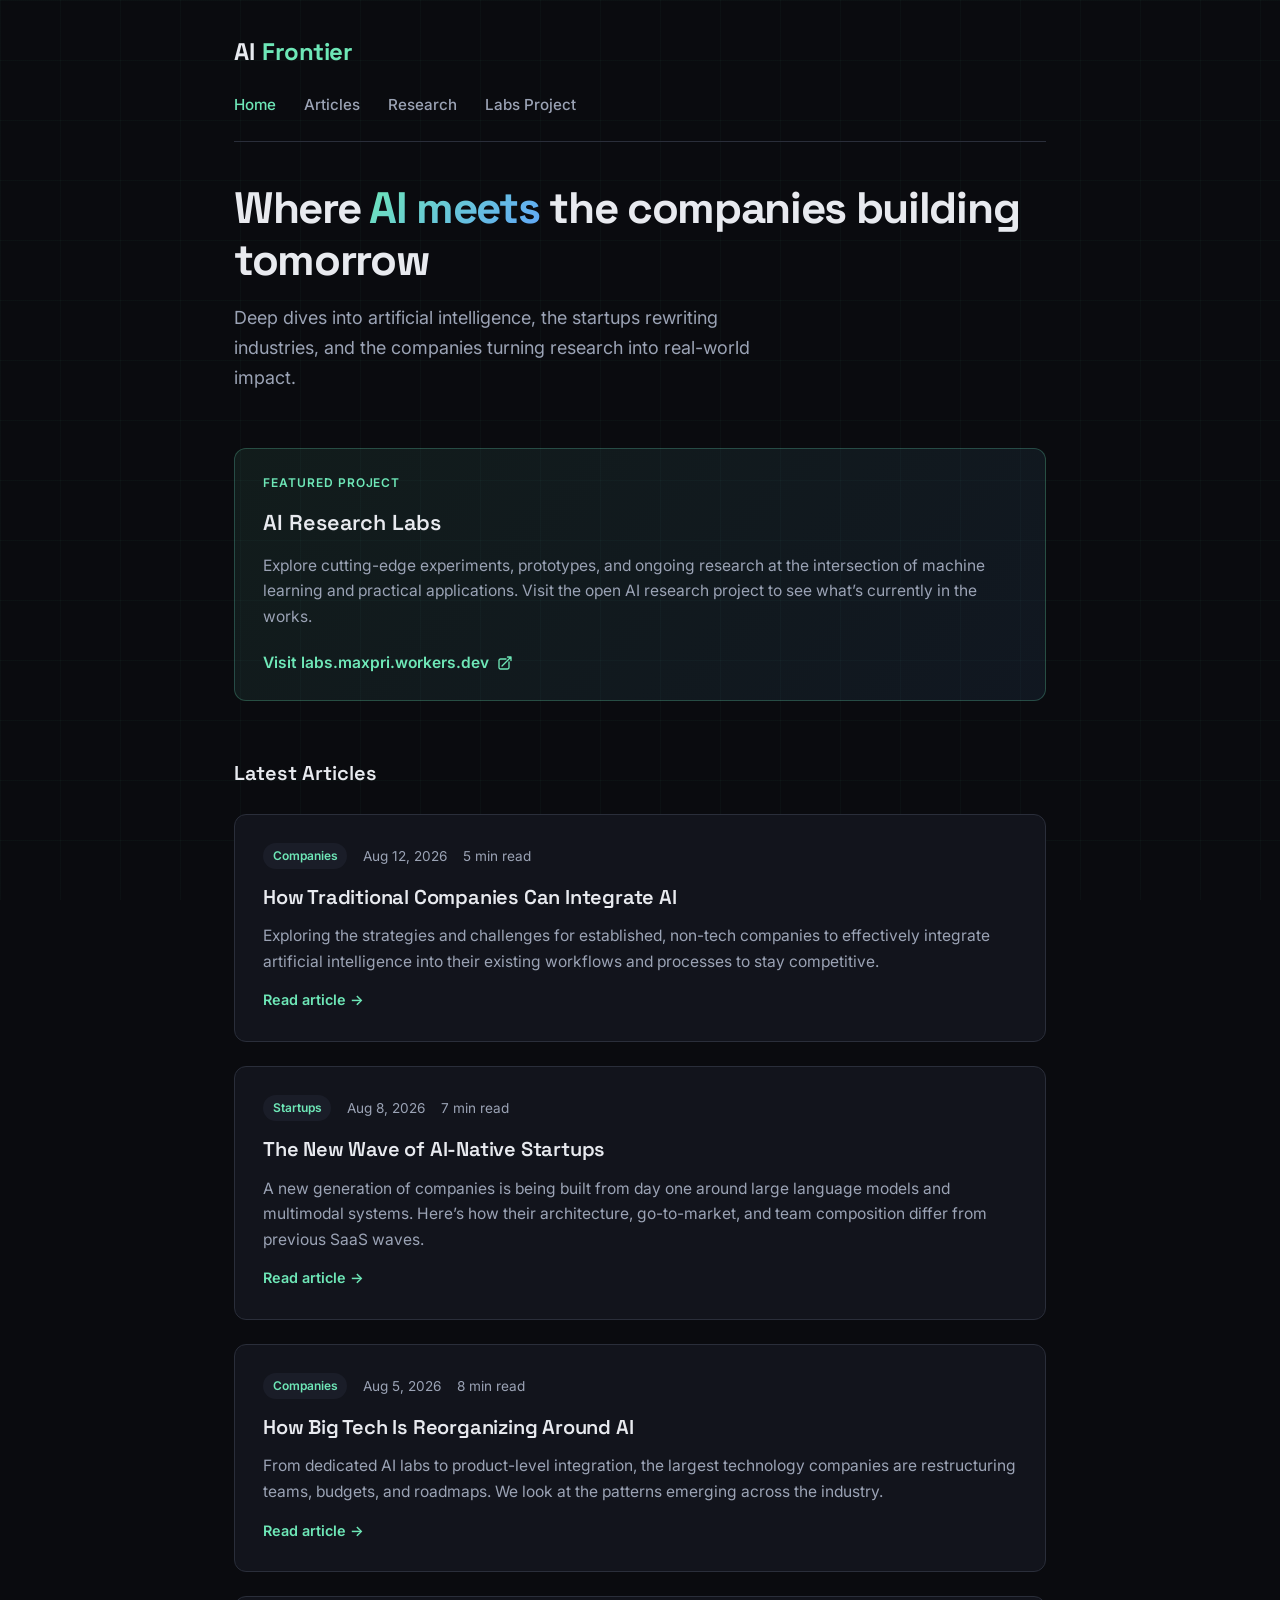
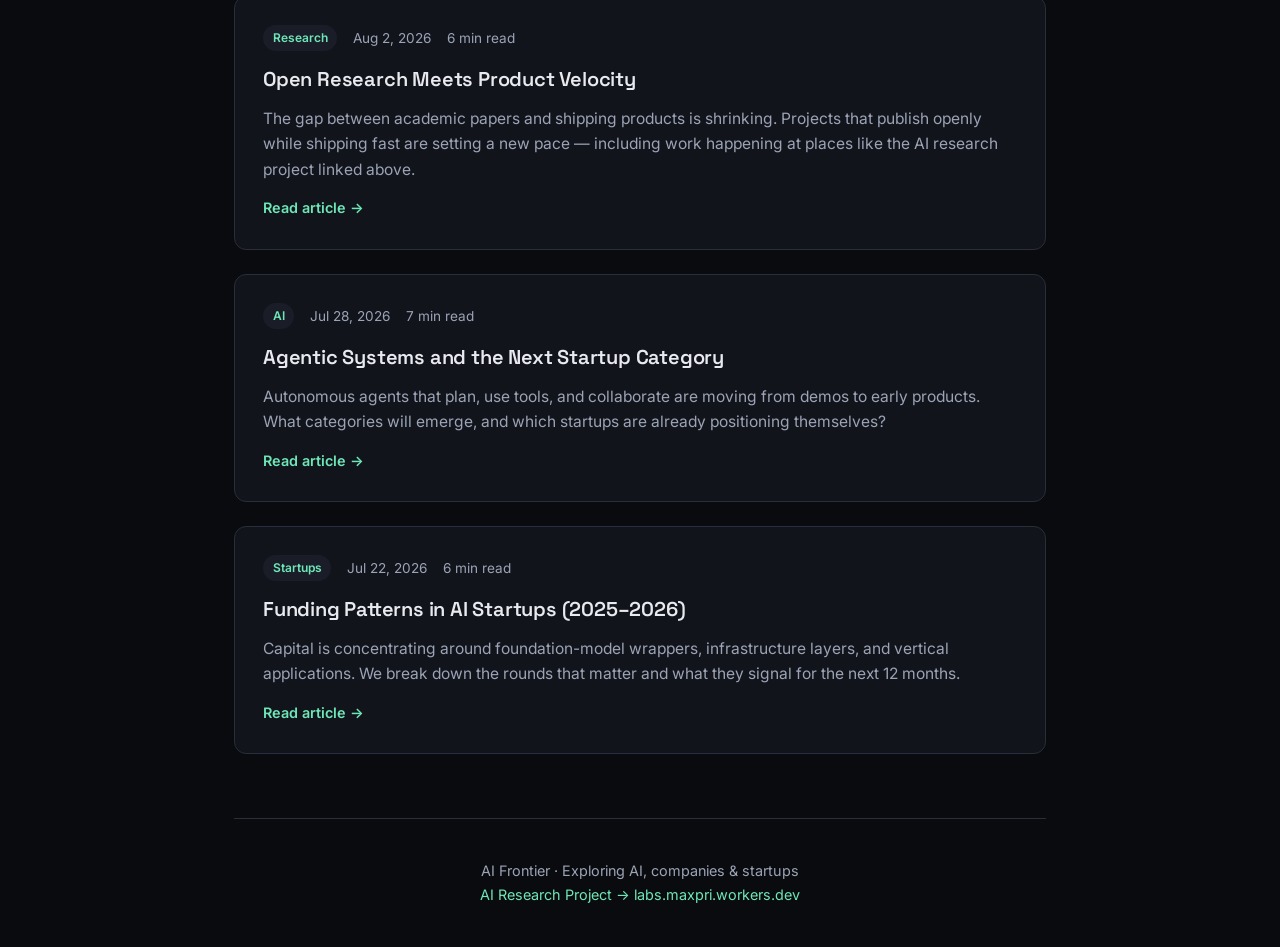
==== index.html @ 4e25a1d6 "first commit" ====
<!DOCTYPE html>
<html lang="en">
<head>
  <meta charset="UTF-8" />
  <meta name="viewport" content="width=device-width, initial-scale=1.0" />
  <title>AI Frontier — Insights on AI, Companies & Startups</title>
  <meta name="description" content="A blog exploring artificial intelligence, the companies shaping the future, and the startups pushing boundaries." />
  <link rel="preconnect" href="https://fonts.googleapis.com" />
  <link rel="preconnect" href="https://fonts.gstatic.com" crossorigin />
  <link href="https://fonts.googleapis.com/css2?family=Inter:wght@400;500;600;700&family=Space+Grotesk:wght@500;600;700&display=swap" rel="stylesheet" />
  <link rel="stylesheet" href="style.css" />
</head>
<body>
  <div class="container">
    <header>
      <a href="index.html" class="logo">AI<span>Frontier</span></a>
      <nav>
        <a href="index.html" class="active">Home</a>
        <a href="#posts">Articles</a>
        <a href="#research">Research</a>
        <a href="https://labs.maxpri.workers.dev" target="_blank" rel="noopener">Labs Project</a>
      </nav>
    </header>

    <section class="hero">
      <h1>Where <span class="gradient">AI meets</span> the companies building tomorrow</h1>
      <p>
        Deep dives into artificial intelligence, the startups rewriting industries,
        and the companies turning research into real-world impact.
      </p>
    </section>

    <section class="research-callout" id="research">
      <div class="label">Featured Project</div>
      <h2>AI Research Labs</h2>
      <p>
        Explore cutting-edge experiments, prototypes, and ongoing research at the intersection of
        machine learning and practical applications. Visit the open AI research project to see
        what’s currently in the works.
      </p>
      <a href="https://labs.maxpri.workers.dev" target="_blank" rel="noopener noreferrer">
        Visit labs.maxpri.workers.dev
        <svg xmlns="http://www.w3.org/2000/svg" fill="none" viewBox="0 0 24 24" stroke="currentColor" stroke-width="2">
          <path stroke-linecap="round" stroke-linejoin="round" d="M13.5 6H5.25A2.25 2.25 0 003 8.25v10.5A2.25 2.25 0 005.25 21h10.5A2.25 2.25 0 0018 18.75V10.5m-10.5 6L21 3m0 0h-5.25M21 3v5.25" />
        </svg>
      </a>
    </section>

    <section id="posts">
      <h2 class="section-title">Latest Articles</h2>
      <div class="posts">

        <article class="card">
          <div class="meta">
            <span class="tag">Companies</span>
            <span>Aug 12, 2026</span>
            <span>5 min read</span>
          </div>
          <h3><a href="articles/integrating-ai.html">How Traditional Companies Can Integrate AI</a></h3>
          <p>
            Exploring the strategies and challenges for established, non-tech companies to effectively
            integrate artificial intelligence into their existing workflows and processes to stay
            competitive.
          </p>
          <a class="read-more" href="articles/integrating-ai.html">Read article →</a>
        </article>

        <article class="card">
          <div class="meta">
            <span class="tag">Startups</span>
            <span>Aug 8, 2026</span>
            <span>7 min read</span>
          </div>
          <h3><a href="articles/ai-native-startups.html">The New Wave of AI-Native Startups</a></h3>
          <p>
            A new generation of companies is being built from day one around large language models
            and multimodal systems. Here’s how their architecture, go-to-market, and team composition
            differ from previous SaaS waves.
          </p>
          <a class="read-more" href="articles/ai-native-startups.html">Read article →</a>
        </article>

        <article class="card">
          <div class="meta">
            <span class="tag">Companies</span>
            <span>Aug 5, 2026</span>
            <span>8 min read</span>
          </div>
          <h3><a href="articles/big-tech-ai.html">How Big Tech Is Reorganizing Around AI</a></h3>
          <p>
            From dedicated AI labs to product-level integration, the largest technology companies
            are restructuring teams, budgets, and roadmaps. We look at the patterns emerging across
            the industry.
          </p>
          <a class="read-more" href="articles/big-tech-ai.html">Read article →</a>
        </article>

        <article class="card">
          <div class="meta">
            <span class="tag">Research</span>
            <span>Aug 2, 2026</span>
            <span>6 min read</span>
          </div>
          <h3><a href="articles/open-research.html">Open Research Meets Product Velocity</a></h3>
          <p>
            The gap between academic papers and shipping products is shrinking. Projects that
            publish openly while shipping fast are setting a new pace — including work happening
            at places like the AI research project linked above.
          </p>
          <a class="read-more" href="articles/open-research.html">Read article →</a>
        </article>

        <article class="card">
          <div class="meta">
            <span class="tag">AI</span>
            <span>Jul 28, 2026</span>
            <span>7 min read</span>
          </div>
          <h3><a href="articles/agentic-systems.html">Agentic Systems and the Next Startup Category</a></h3>
          <p>
            Autonomous agents that plan, use tools, and collaborate are moving from demos to
            early products. What categories will emerge, and which startups are already positioning
            themselves?
          </p>
          <a class="read-more" href="articles/agentic-systems.html">Read article →</a>
        </article>

        <article class="card">
          <div class="meta">
            <span class="tag">Startups</span>
            <span>Jul 22, 2026</span>
            <span>6 min read</span>
          </div>
          <h3><a href="articles/funding-patterns.html">Funding Patterns in AI Startups (2025–2026)</a></h3>
          <p>
            Capital is concentrating around foundation-model wrappers, infrastructure layers,
            and vertical applications. We break down the rounds that matter and what they signal
            for the next 12 months.
          </p>
          <a class="read-more" href="articles/funding-patterns.html">Read article →</a>
        </article>

      </div>
    </section>

    <footer>
      <p>
        AI Frontier · Exploring AI, companies & startups
        <br />
        <a href="https://labs.maxpri.workers.dev" target="_blank" rel="noopener">AI Research Project → labs.maxpri.workers.dev</a>
      </p>
    </footer>
  </div>
</body>
</html>
---- style.css ----
:root {
  --bg: #0a0b0f;
  --surface: #12141c;
  --surface-2: #1a1d28;
  --border: #2a2e3a;
  --text: #e8eaef;
  --muted: #9ba3b5;
  --accent: #6ee7b7;
  --accent-dim: #34d399;
  --blue: #60a5fa;
  --purple: #a78bfa;
  --radius: 12px;
  --shadow: 0 8px 32px rgba(0,0,0,0.4);
}

* {
  margin: 0;
  padding: 0;
  box-sizing: border-box;
}

body {
  font-family: 'Inter', system-ui, sans-serif;
  background: var(--bg);
  color: var(--text);
  line-height: 1.65;
  min-height: 100vh;
}

body::before {
  content: '';
  position: fixed;
  inset: 0;
  background-image:
    linear-gradient(rgba(110, 231, 183, 0.03) 1px, transparent 1px),
    linear-gradient(90deg, rgba(110, 231, 183, 0.03) 1px, transparent 1px);
  background-size: 60px 60px;
  pointer-events: none;
  z-index: 0;
}

.container {
  max-width: 860px;
  margin: 0 auto;
  padding: 0 1.5rem;
  position: relative;
  z-index: 1;
}

/* Header */
header {
  padding: 2rem 0 1.5rem;
  border-bottom: 1px solid var(--border);
  margin-bottom: 2.5rem;
}

.logo {
  font-family: 'Space Grotesk', sans-serif;
  font-weight: 700;
  font-size: 1.5rem;
  letter-spacing: -0.02em;
  color: var(--text);
  text-decoration: none;
  display: inline-flex;
  align-items: center;
  gap: 0.5rem;
}

.logo span {
  color: var(--accent);
}

nav {
  margin-top: 1.25rem;
  display: flex;
  gap: 1.75rem;
  flex-wrap: wrap;
}

nav a {
  color: var(--muted);
  text-decoration: none;
  font-size: 0.95rem;
  font-weight: 500;
  transition: color 0.2s;
}

nav a:hover,
nav a.active {
  color: var(--accent);
}

/* Hero */
.hero {
  margin-bottom: 3.5rem;
}

.hero h1 {
  font-family: 'Space Grotesk', sans-serif;
  font-size: clamp(2rem, 5vw, 2.75rem);
  font-weight: 700;
  letter-spacing: -0.03em;
  line-height: 1.2;
  margin-bottom: 1rem;
}

.hero h1 .gradient {
  background: linear-gradient(135deg, var(--accent), var(--blue));
  -webkit-background-clip: text;
  -webkit-text-fill-color: transparent;
  background-clip: text;
}

.hero p {
  color: var(--muted);
  font-size: 1.125rem;
  max-width: 540px;
}

/* Research project callout */
.research-callout {
  background: linear-gradient(135deg, rgba(110, 231, 183, 0.08), rgba(96, 165, 250, 0.08));
  border: 1px solid rgba(110, 231, 183, 0.25);
  border-radius: var(--radius);
  padding: 1.5rem 1.75rem;
  margin-bottom: 3.5rem;
  display: flex;
  flex-direction: column;
  gap: 0.75rem;
}

.research-callout .label {
  font-size: 0.75rem;
  font-weight: 600;
  text-transform: uppercase;
  letter-spacing: 0.08em;
  color: var(--accent);
}

.research-callout h2 {
  font-family: 'Space Grotesk', sans-serif;
  font-size: 1.35rem;
  font-weight: 600;
}

.research-callout p {
  color: var(--muted);
  font-size: 0.975rem;
}

.research-callout a {
  display: inline-flex;
  align-items: center;
  gap: 0.5rem;
  margin-top: 0.5rem;
  color: var(--accent);
  font-weight: 600;
  text-decoration: none;
  font-size: 0.975rem;
  transition: gap 0.2s, color 0.2s;
}

.research-callout a:hover {
  color: var(--accent-dim);
  gap: 0.75rem;
}

.research-callout a svg {
  width: 16px;
  height: 16px;
}

/* Posts */
.section-title {
  font-family: 'Space Grotesk', sans-serif;
  font-size: 1.25rem;
  font-weight: 600;
  margin-bottom: 1.5rem;
  color: var(--text);
}

.posts {
  display: flex;
  flex-direction: column;
  gap: 1.5rem;
  margin-bottom: 4rem;
}

article.card {
  background: var(--surface);
  border: 1px solid var(--border);
  border-radius: var(--radius);
  padding: 1.75rem;
  transition: border-color 0.2s, transform 0.2s;
}

article.card:hover {
  border-color: rgba(110, 231, 183, 0.35);
  transform: translateY(-2px);
}

.meta {
  display: flex;
  gap: 1rem;
  align-items: center;
  margin-bottom: 0.75rem;
  font-size: 0.85rem;
  color: var(--muted);
  flex-wrap: wrap;
}

.tag {
  background: var(--surface-2);
  color: var(--accent);
  padding: 0.2rem 0.6rem;
  border-radius: 999px;
  font-size: 0.75rem;
  font-weight: 600;
}

article.card h3 {
  font-family: 'Space Grotesk', sans-serif;
  font-size: 1.25rem;
  font-weight: 600;
  margin-bottom: 0.6rem;
  letter-spacing: -0.01em;
}

article.card h3 a {
  color: inherit;
  text-decoration: none;
}

article.card h3 a:hover {
  color: var(--accent);
}

article.card p {
  color: var(--muted);
  font-size: 0.975rem;
}

/* Article page */
.article-header {
  margin-bottom: 2.5rem;
}

.article-header h1 {
  font-family: 'Space Grotesk', sans-serif;
  font-size: clamp(1.75rem, 4vw, 2.35rem);
  font-weight: 700;
  letter-spacing: -0.03em;
  line-height: 1.25;
  margin-bottom: 1rem;
}

.article-body {
  font-size: 1.05rem;
  color: var(--text);
}

.article-body p {
  margin-bottom: 1.35rem;
  color: #c8cdd8;
}

.article-body h2 {
  font-family: 'Space Grotesk', sans-serif;
  font-size: 1.4rem;
  font-weight: 600;
  margin: 2.25rem 0 1rem;
  letter-spacing: -0.02em;
}

.article-body h3 {
  font-family: 'Space Grotesk', sans-serif;
  font-size: 1.15rem;
  font-weight: 600;
  margin: 1.75rem 0 0.75rem;
}

.article-body ul,
.article-body ol {
  margin: 0 0 1.35rem 1.4rem;
  color: #c8cdd8;
}

.article-body li {
  margin-bottom: 0.5rem;
}

.article-body a {
  color: var(--accent);
  text-decoration: underline;
  text-underline-offset: 3px;
}

.article-body a:hover {
  color: var(--accent-dim);
}

.article-body blockquote {
  border-left: 3px solid var(--accent);
  margin: 1.75rem 0;
  padding: 0.75rem 0 0.75rem 1.25rem;
  color: var(--muted);
  font-style: italic;
}

.article-body strong {
  color: var(--text);
  font-weight: 600;
}

.back-link {
  display: inline-flex;
  align-items: center;
  gap: 0.4rem;
  color: var(--muted);
  text-decoration: none;
  font-size: 0.9rem;
  margin-bottom: 1.5rem;
  transition: color 0.2s;
}

.back-link:hover {
  color: var(--accent);
}

/* Related articles */
.related {
  margin: 3rem 0 2rem;
  padding-top: 2rem;
  border-top: 1px solid var(--border);
}

.related h2 {
  font-family: 'Space Grotesk', sans-serif;
  font-size: 1.15rem;
  font-weight: 600;
  margin-bottom: 1.25rem;
}

.related-list {
  display: flex;
  flex-direction: column;
  gap: 0.85rem;
}

.related-list a {
  display: block;
  background: var(--surface);
  border: 1px solid var(--border);
  border-radius: var(--radius);
  padding: 1rem 1.25rem;
  text-decoration: none;
  color: var(--text);
  transition: border-color 0.2s, transform 0.2s;
}

.related-list a:hover {
  border-color: rgba(110, 231, 183, 0.35);
  transform: translateY(-1px);
}

.related-list .rel-tag {
  font-size: 0.7rem;
  font-weight: 600;
  color: var(--accent);
  text-transform: uppercase;
  letter-spacing: 0.04em;
  margin-bottom: 0.25rem;
}

.related-list .rel-title {
  font-family: 'Space Grotesk', sans-serif;
  font-weight: 600;
  font-size: 0.975rem;
}

/* Read more on cards */
.card .read-more {
  display: inline-block;
  margin-top: 0.85rem;
  color: var(--accent);
  font-weight: 600;
  font-size: 0.9rem;
  text-decoration: none;
}

.card .read-more:hover {
  color: var(--accent-dim);
}

/* Footer */
footer {
  border-top: 1px solid var(--border);
  padding: 2.5rem 0;
  text-align: center;
  color: var(--muted);
  font-size: 0.9rem;
}

footer a {
  color: var(--accent);
  text-decoration: none;
}

footer a:hover {
  text-decoration: underline;
}

@media (max-width: 600px) {
  .research-callout {
    padding: 1.25rem;
  }
  article.card {
    padding: 1.25rem;
  }
}
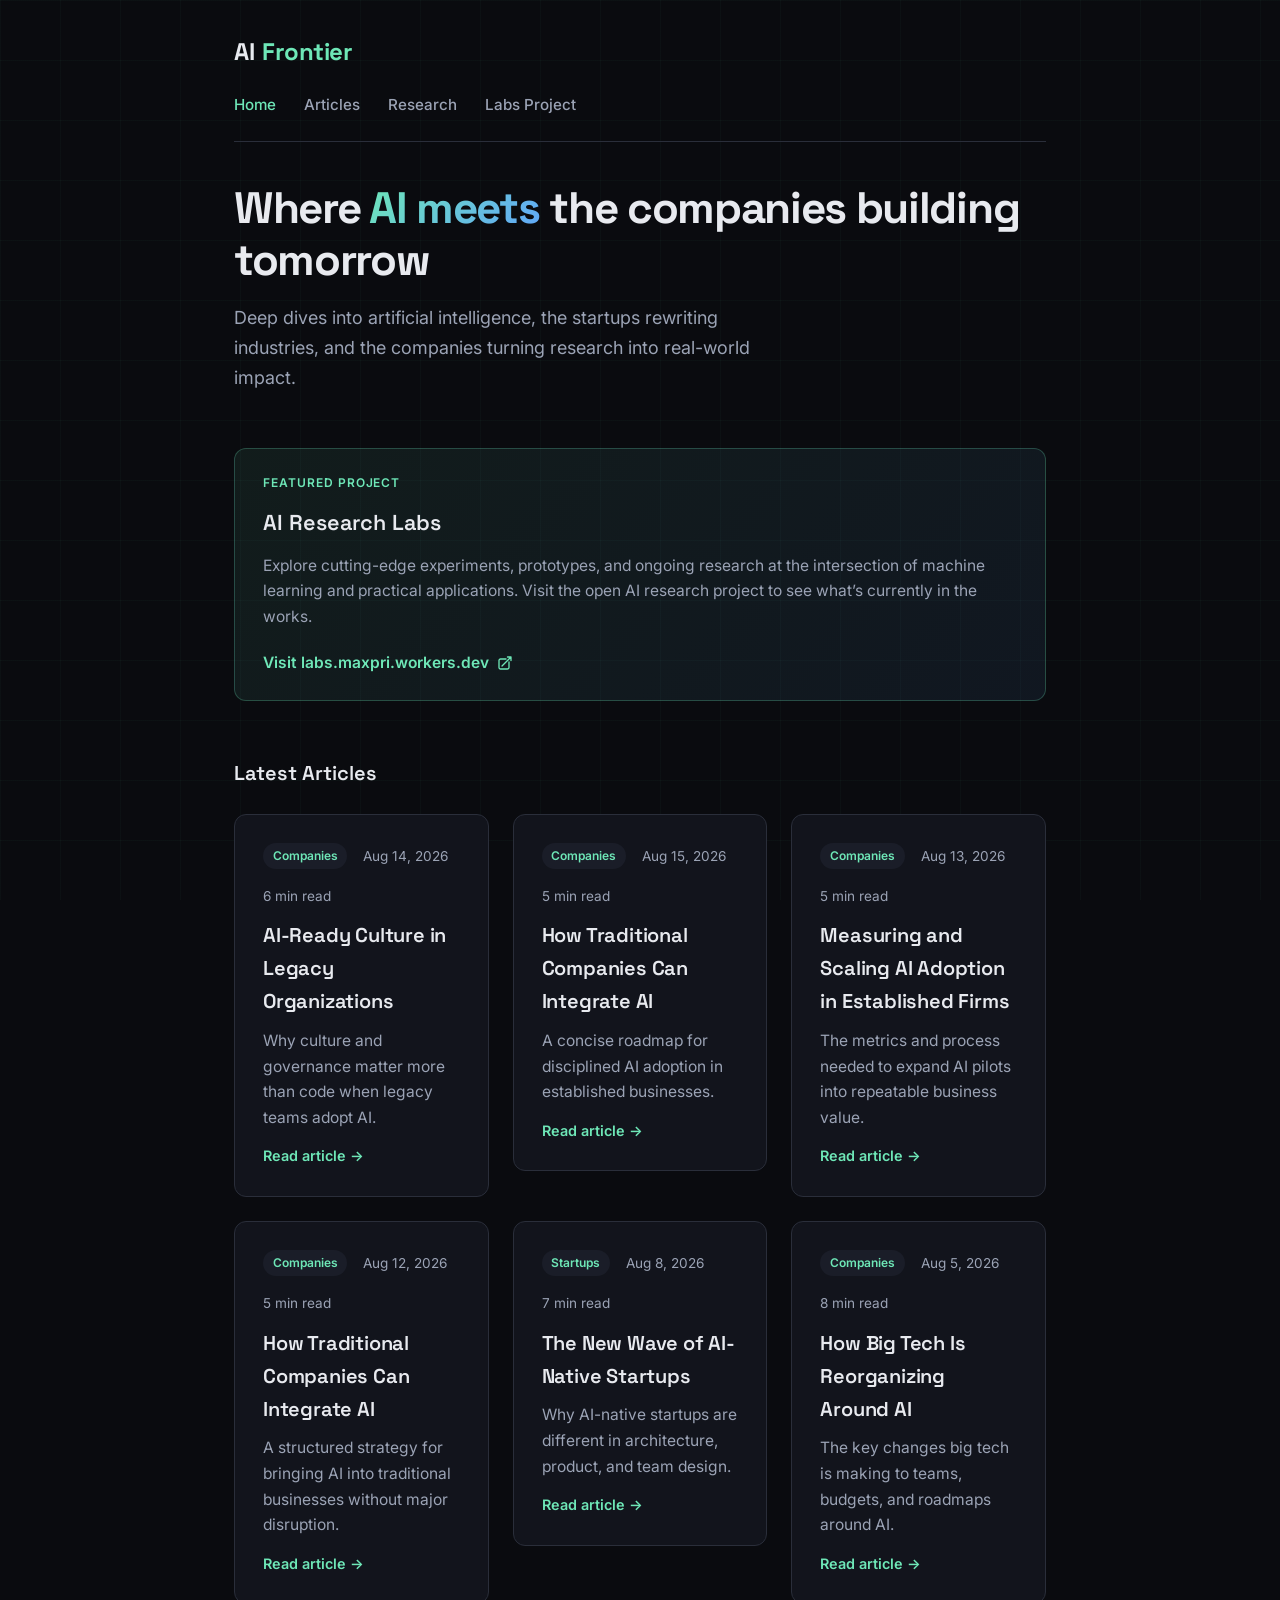
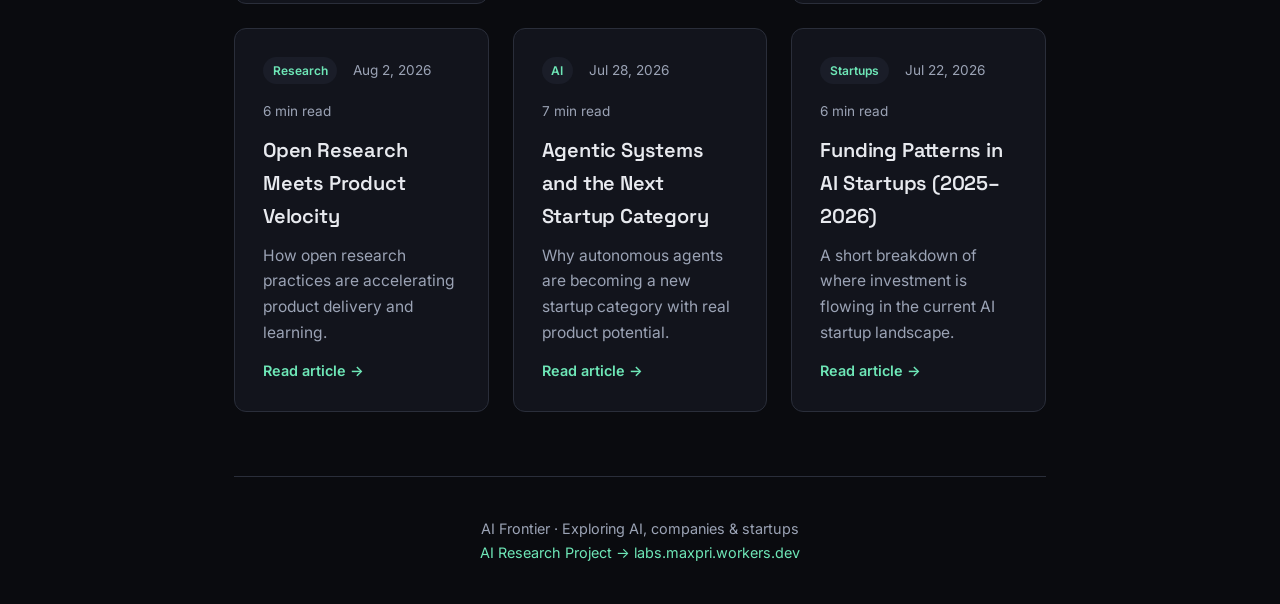
==== commit 9b23d5b1: "new articles/ai-ready-culture.html and readme" ====
--- a/index.html
+++ b/index.html
@@ -53,14 +53,51 @@
         <article class="card">
           <div class="meta">
             <span class="tag">Companies</span>
+            <span>Aug 14, 2026</span>
+            <span>6 min read</span>
+          </div>
+          <h3><a href="articles/ai-ready-culture.html">AI-Ready Culture in Legacy Organizations</a></h3>
+          <p>
+            Why culture and governance matter more than code when legacy teams adopt AI.
+          </p>
+          <a class="read-more" href="articles/ai-ready-culture.html">Read article →</a>
+        </article>
+
+        <article class="card">
+          <div class="meta">
+            <span class="tag">Companies</span>
+            <span>Aug 15, 2026</span>
+            <span>5 min read</span>
+          </div>
+          <h3><a href="articles/integrating-ai-2.html">How Traditional Companies Can Integrate AI</a></h3>
+          <p>
+            A concise roadmap for disciplined AI adoption in established businesses.
+          </p>
+          <a class="read-more" href="articles/integrating-ai-2.html">Read article →</a>
+        </article>
+
+        <article class="card">
+          <div class="meta">
+            <span class="tag">Companies</span>
+            <span>Aug 13, 2026</span>
+            <span>5 min read</span>
+          </div>
+          <h3><a href="articles/scaling-ai-adoption.html">Measuring and Scaling AI Adoption in Established Firms</a></h3>
+          <p>
+            The metrics and process needed to expand AI pilots into repeatable business value.
+          </p>
+          <a class="read-more" href="articles/scaling-ai-adoption.html">Read article →</a>
+        </article>
+
+        <article class="card">
+          <div class="meta">
+            <span class="tag">Companies</span>
             <span>Aug 12, 2026</span>
             <span>5 min read</span>
           </div>
           <h3><a href="articles/integrating-ai.html">How Traditional Companies Can Integrate AI</a></h3>
           <p>
-            Exploring the strategies and challenges for established, non-tech companies to effectively
-            integrate artificial intelligence into their existing workflows and processes to stay
-            competitive.
+            A structured strategy for bringing AI into traditional businesses without major disruption.
           </p>
           <a class="read-more" href="articles/integrating-ai.html">Read article →</a>
         </article>
@@ -73,9 +110,7 @@
           </div>
           <h3><a href="articles/ai-native-startups.html">The New Wave of AI-Native Startups</a></h3>
           <p>
-            A new generation of companies is being built from day one around large language models
-            and multimodal systems. Here’s how their architecture, go-to-market, and team composition
-            differ from previous SaaS waves.
+            Why AI-native startups are different in architecture, product, and team design.
           </p>
           <a class="read-more" href="articles/ai-native-startups.html">Read article →</a>
         </article>
@@ -88,9 +123,7 @@
           </div>
           <h3><a href="articles/big-tech-ai.html">How Big Tech Is Reorganizing Around AI</a></h3>
           <p>
-            From dedicated AI labs to product-level integration, the largest technology companies
-            are restructuring teams, budgets, and roadmaps. We look at the patterns emerging across
-            the industry.
+            The key changes big tech is making to teams, budgets, and roadmaps around AI.
           </p>
           <a class="read-more" href="articles/big-tech-ai.html">Read article →</a>
         </article>
@@ -103,9 +136,7 @@
           </div>
           <h3><a href="articles/open-research.html">Open Research Meets Product Velocity</a></h3>
           <p>
-            The gap between academic papers and shipping products is shrinking. Projects that
-            publish openly while shipping fast are setting a new pace — including work happening
-            at places like the AI research project linked above.
+            How open research practices are accelerating product delivery and learning.
           </p>
           <a class="read-more" href="articles/open-research.html">Read article →</a>
         </article>
@@ -118,9 +149,7 @@
           </div>
           <h3><a href="articles/agentic-systems.html">Agentic Systems and the Next Startup Category</a></h3>
           <p>
-            Autonomous agents that plan, use tools, and collaborate are moving from demos to
-            early products. What categories will emerge, and which startups are already positioning
-            themselves?
+            Why autonomous agents are becoming a new startup category with real product potential.
           </p>
           <a class="read-more" href="articles/agentic-systems.html">Read article →</a>
         </article>
@@ -133,9 +162,7 @@
           </div>
           <h3><a href="articles/funding-patterns.html">Funding Patterns in AI Startups (2025–2026)</a></h3>
           <p>
-            Capital is concentrating around foundation-model wrappers, infrastructure layers,
-            and vertical applications. We break down the rounds that matter and what they signal
-            for the next 12 months.
+            A short breakdown of where investment is flowing in the current AI startup landscape.
           </p>
           <a class="read-more" href="articles/funding-patterns.html">Read article →</a>
         </article>
--- a/style.css
+++ b/style.css
@@ -180,23 +180,48 @@
 }
 
 .posts {
+  display: grid;
+  grid-template-columns: repeat(3, minmax(0, 1fr));
+  gap: 1.5rem;
+  margin-bottom: 4rem;
+}
+
+article.card {
   display: flex;
   flex-direction: column;
-  gap: 1.5rem;
-  margin-bottom: 4rem;
-}
-
-article.card {
+  justify-content: space-between;
   background: var(--surface);
   border: 1px solid var(--border);
   border-radius: var(--radius);
   padding: 1.75rem;
   transition: border-color 0.2s, transform 0.2s;
+  aspect-ratio: 1 / 1;
+  min-height: auto;
+}
+
+.posts {
+  display: grid;
+  grid-template-columns: repeat(3, minmax(0, 1fr));
+  grid-auto-rows: 1fr;
+  gap: 1.5rem;
+  margin-bottom: 4rem;
 }
 
 article.card:hover {
   border-color: rgba(110, 231, 183, 0.35);
   transform: translateY(-2px);
+}
+
+@media (max-width: 1024px) {
+  .posts {
+    grid-template-columns: repeat(2, minmax(0, 1fr));
+  }
+}
+
+@media (max-width: 700px) {
+  .posts {
+    grid-template-columns: 1fr;
+  }
 }
 
 .meta {
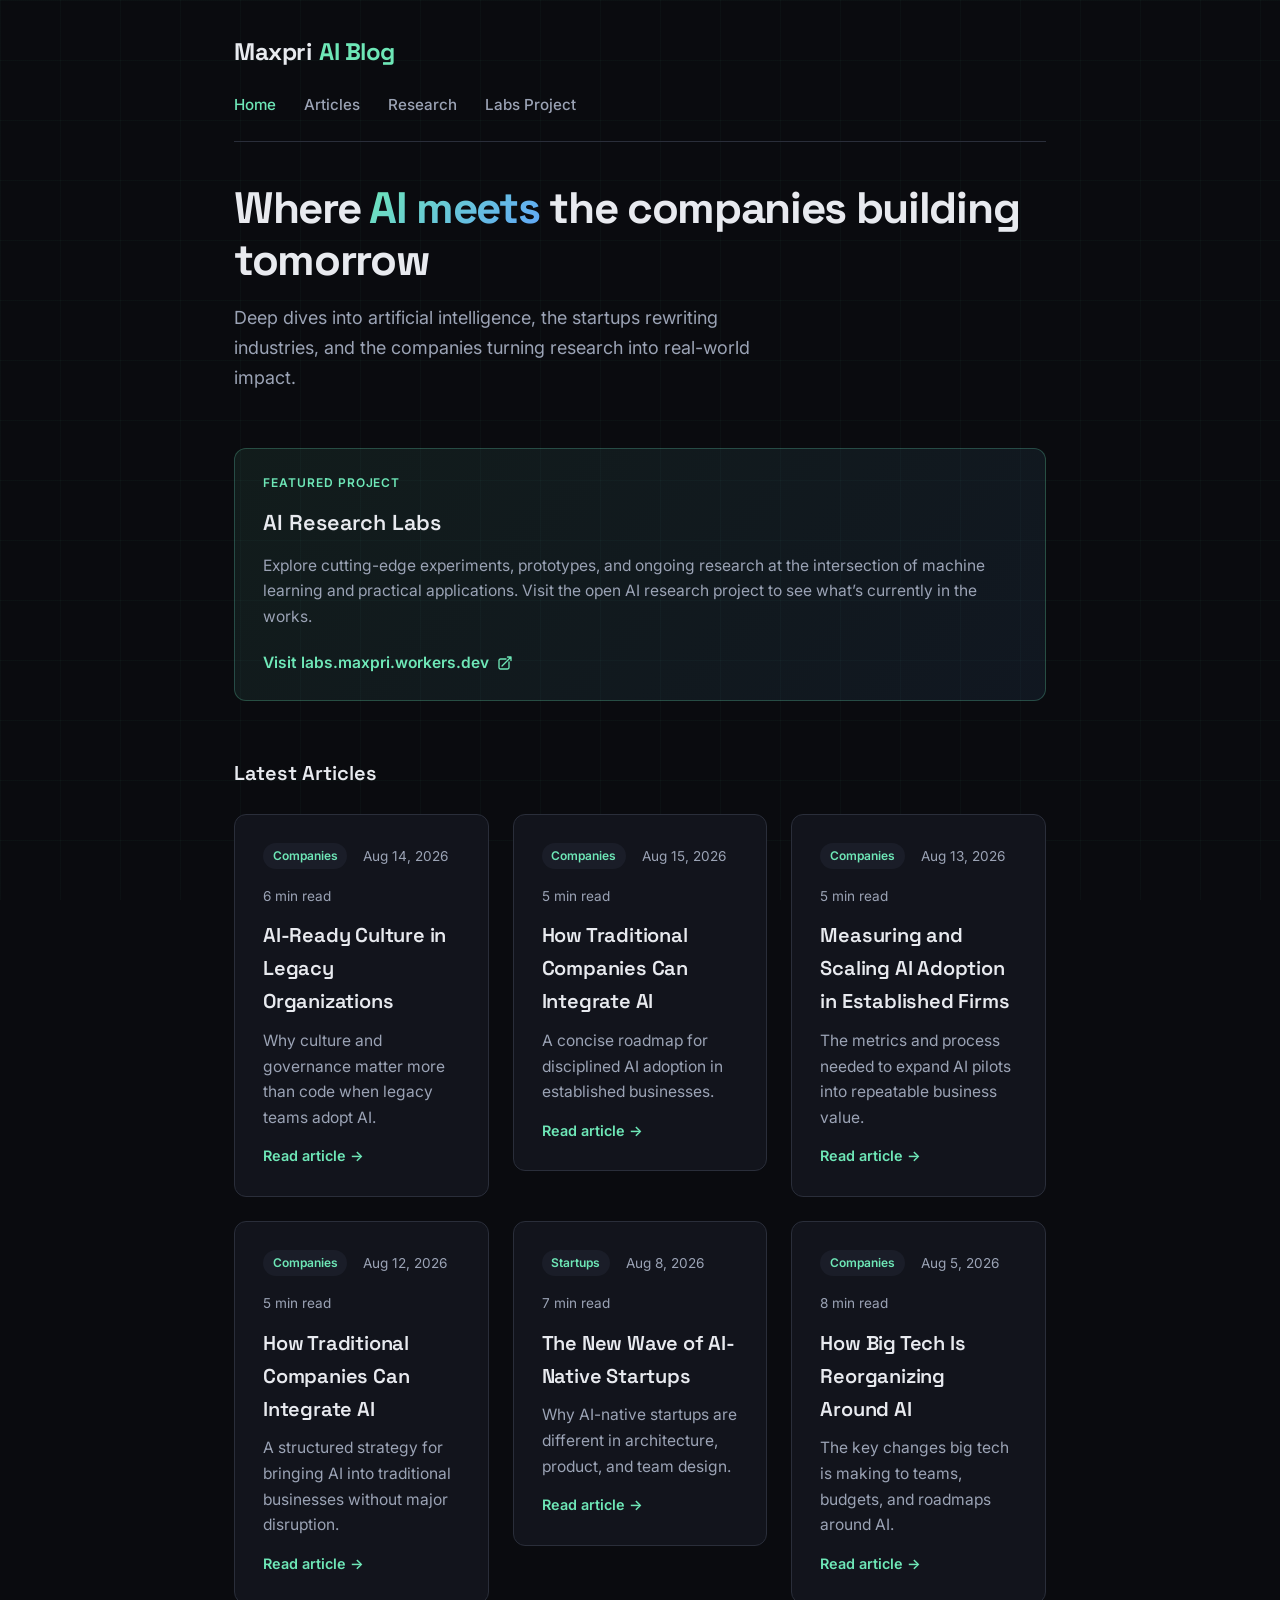
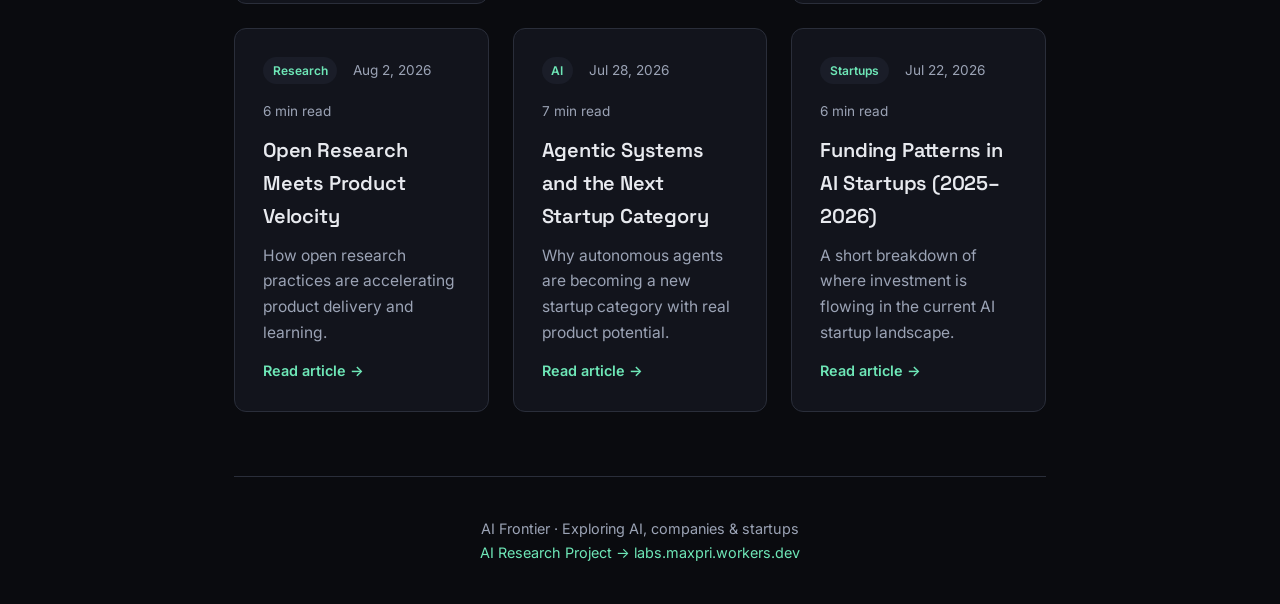
==== commit 521047fe: "rename" ====
--- a/index.html
+++ b/index.html
@@ -13,7 +13,7 @@
 <body>
   <div class="container">
     <header>
-      <a href="index.html" class="logo">AI<span>Frontier</span></a>
+      <a href="index.html" class="logo">Maxpri<span>AI Blog</span></a>
       <nav>
         <a href="index.html" class="active">Home</a>
         <a href="#posts">Articles</a>
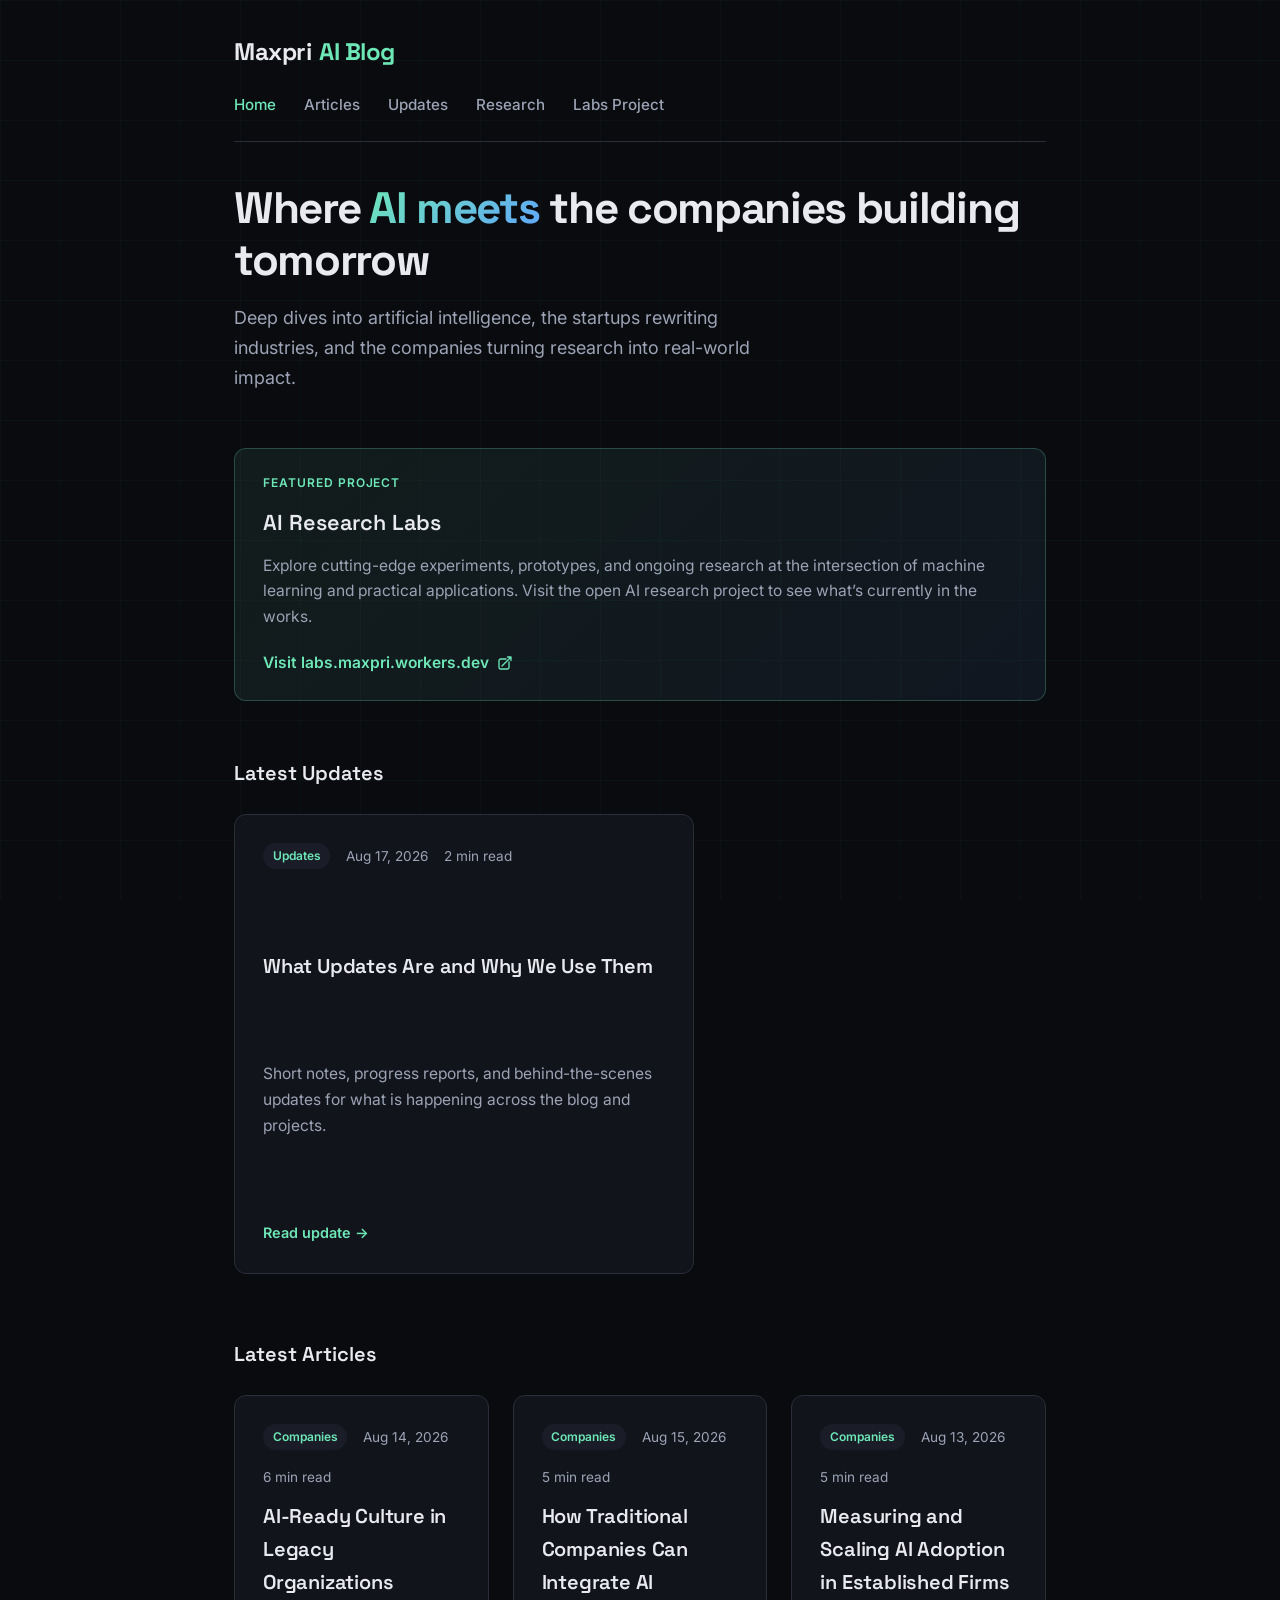
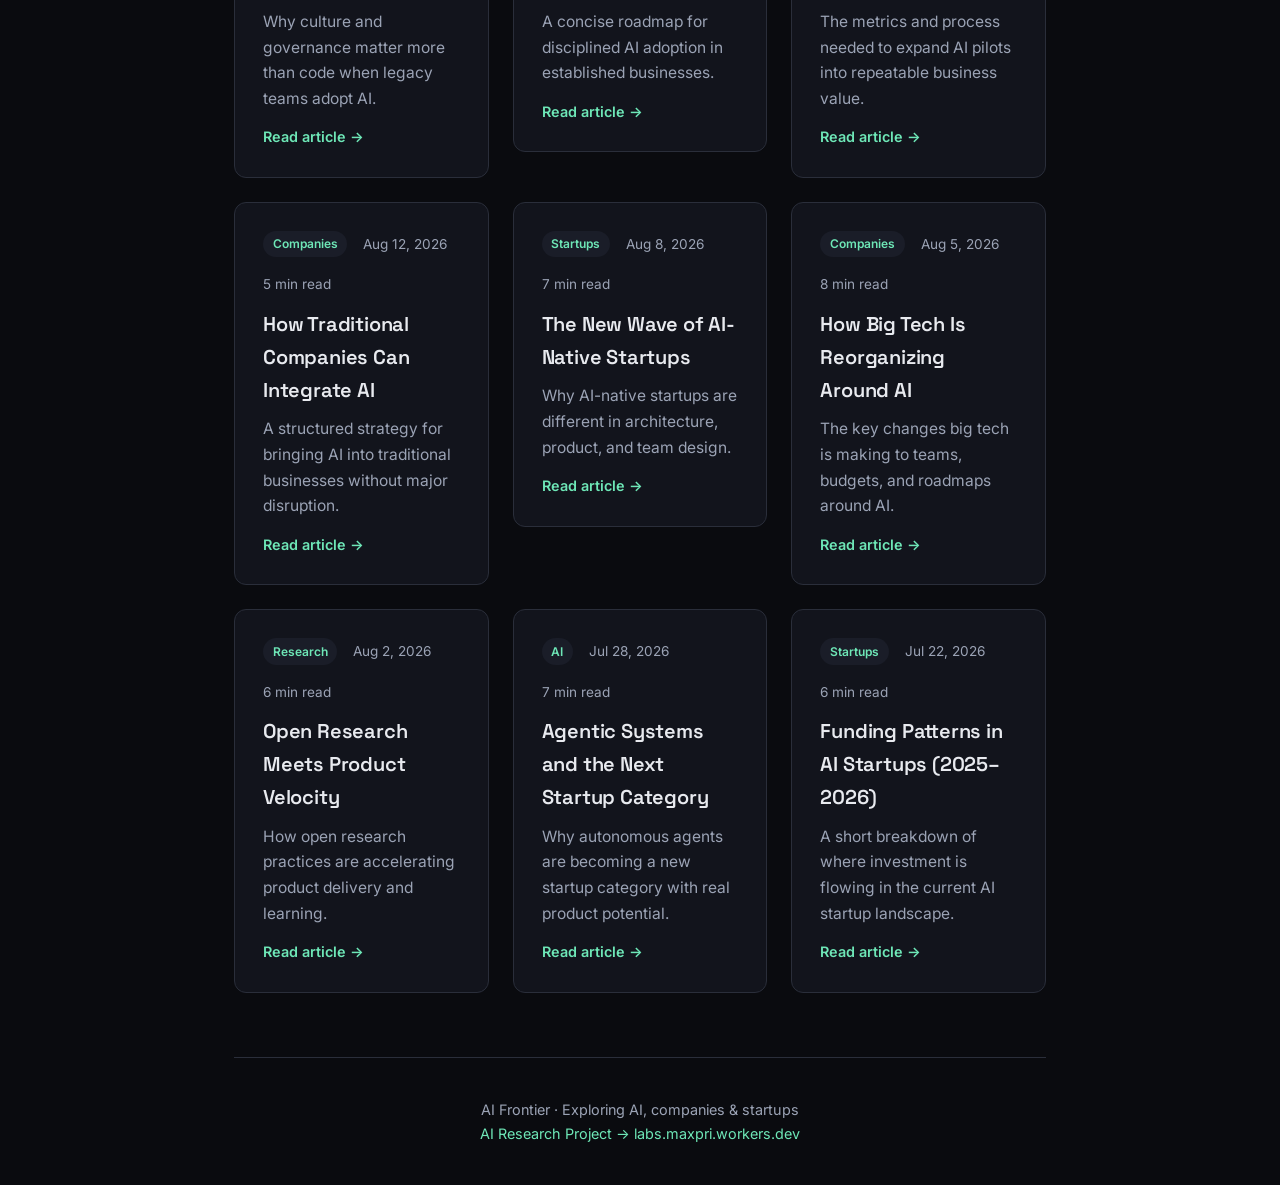
==== commit 80658ca6: "add updates section and related articles for quick progress reports" ====
--- a/index.html
+++ b/index.html
@@ -17,6 +17,7 @@
       <nav>
         <a href="index.html" class="active">Home</a>
         <a href="#posts">Articles</a>
+        <a href="updates/index.html">Updates</a>
         <a href="#research">Research</a>
         <a href="https://labs.maxpri.workers.dev" target="_blank" rel="noopener">Labs Project</a>
       </nav>
@@ -46,6 +47,24 @@
       </a>
     </section>
 
+    <section id="updates">
+      <h2 class="section-title">Latest Updates</h2>
+      <div class="posts">
+        <article class="card">
+          <div class="meta">
+            <span class="tag">Updates</span>
+            <span>Aug 17, 2026</span>
+            <span>2 min read</span>
+          </div>
+          <h3><a href="updates/what-are-updates.html">What Updates Are and Why We Use Them</a></h3>
+          <p>
+            Short notes, progress reports, and behind-the-scenes updates for what is happening across the blog and projects.
+          </p>
+          <a class="read-more" href="updates/what-are-updates.html">Read update →</a>
+        </article>
+      </div>
+    </section>
+
     <section id="posts">
       <h2 class="section-title">Latest Articles</h2>
       <div class="posts">
--- a/style.css
+++ b/style.css
@@ -403,6 +403,16 @@
   font-size: 0.975rem;
 }
 
+/* Updates */
+#updates {
+  margin-bottom: 3rem;
+}
+
+#updates .posts {
+  grid-template-columns: repeat(1, minmax(0, 1fr));
+  max-width: 460px;
+}
+
 /* Read more on cards */
 .card .read-more {
   display: inline-block;
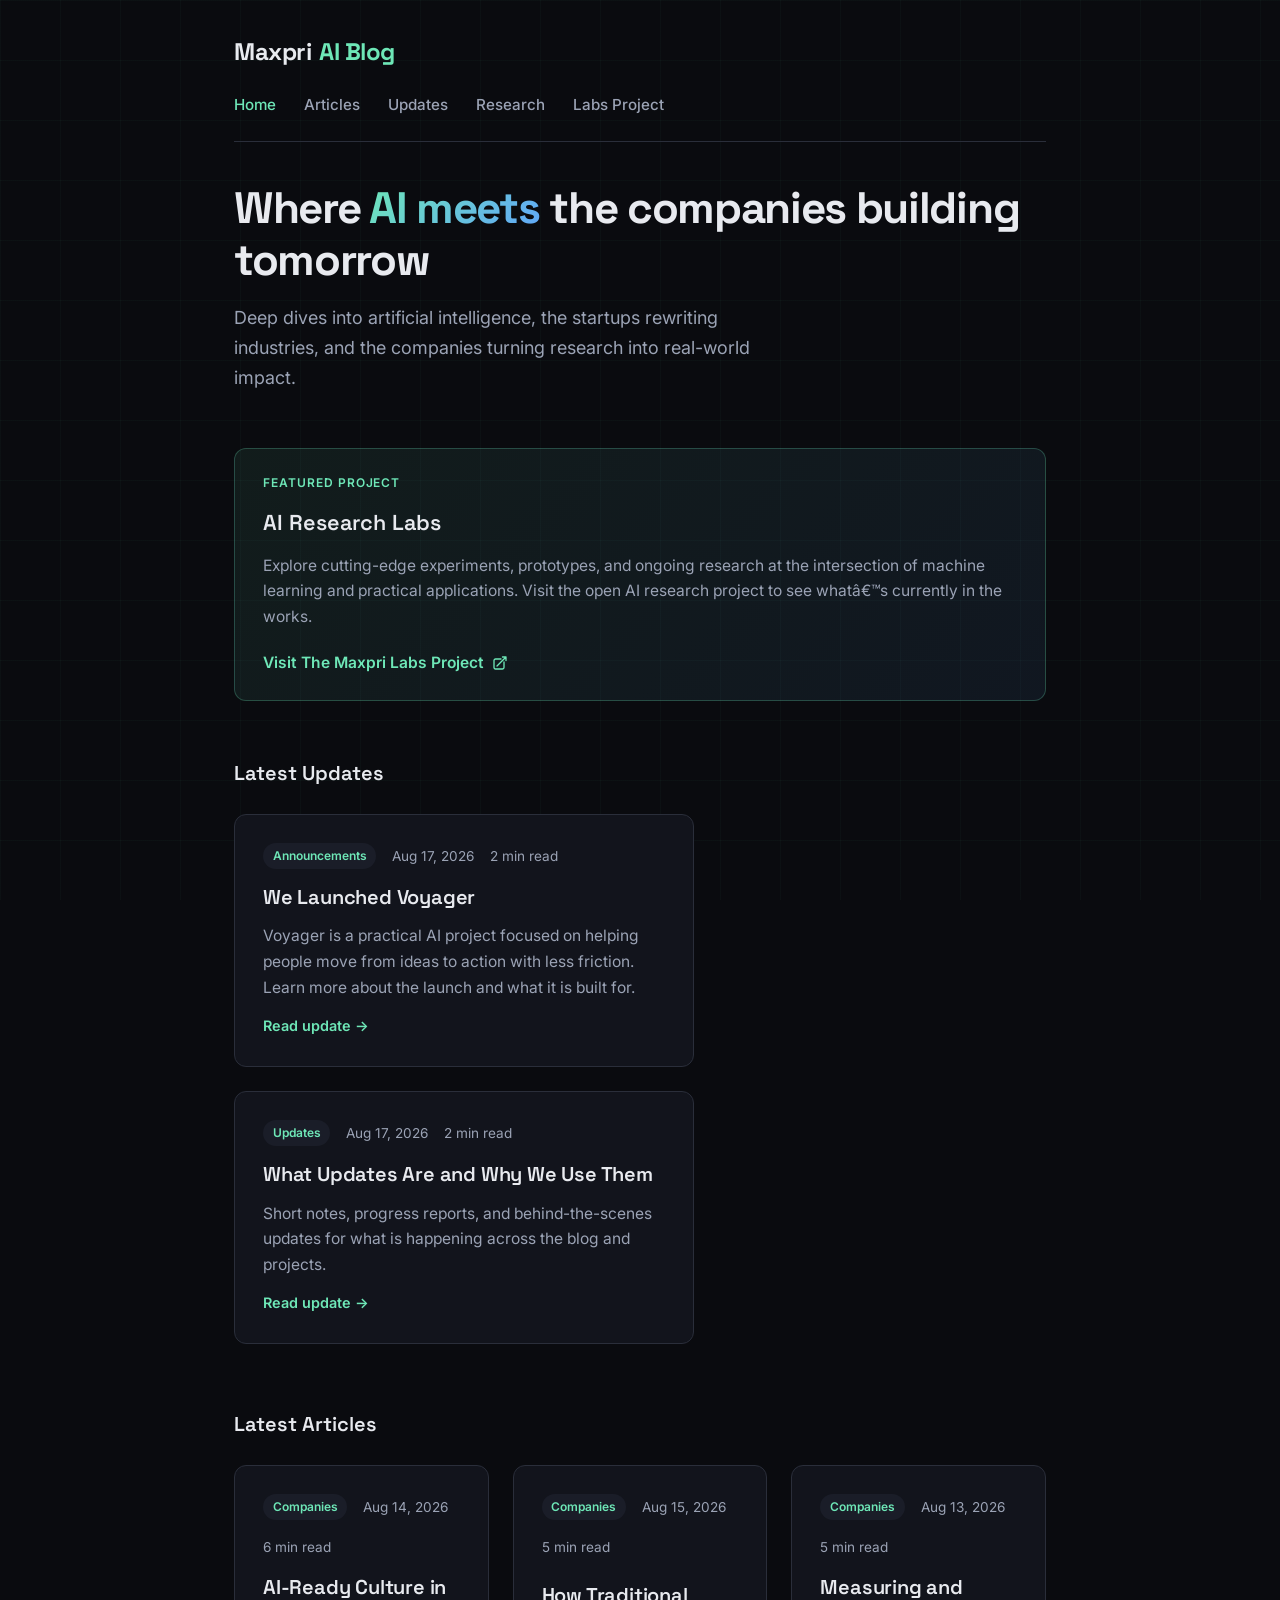
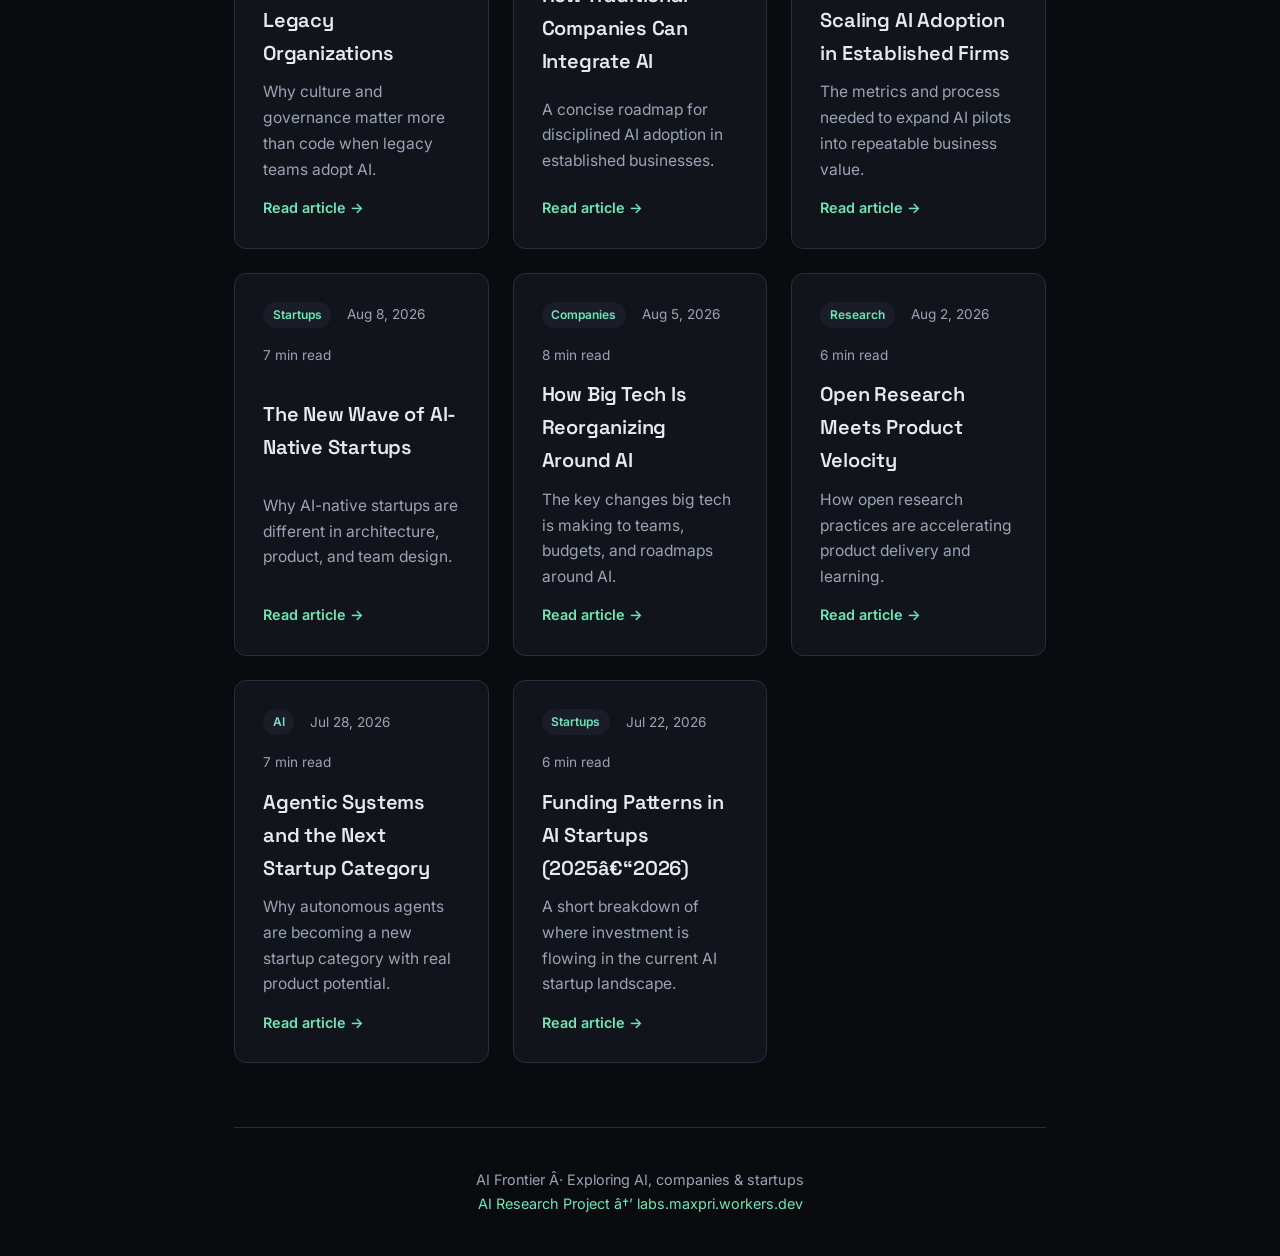
==== commit 7ea5c50f: "commit" ====
--- a/index.html
+++ b/index.html
@@ -1,9 +1,9 @@
-<!DOCTYPE html>
+﻿<!DOCTYPE html>
 <html lang="en">
 <head>
   <meta charset="UTF-8" />
   <meta name="viewport" content="width=device-width, initial-scale=1.0" />
-  <title>AI Frontier — Insights on AI, Companies & Startups</title>
+  <title>AI Frontier â€” Insights on AI, Companies & Startups</title>
   <meta name="description" content="A blog exploring artificial intelligence, the companies shaping the future, and the startups pushing boundaries." />
   <link rel="preconnect" href="https://fonts.googleapis.com" />
   <link rel="preconnect" href="https://fonts.gstatic.com" crossorigin />
@@ -37,19 +37,32 @@
       <p>
         Explore cutting-edge experiments, prototypes, and ongoing research at the intersection of
         machine learning and practical applications. Visit the open AI research project to see
-        what’s currently in the works.
+        whatâ€™s currently in the works.
       </p>
       <a href="https://labs.maxpri.workers.dev" target="_blank" rel="noopener noreferrer">
-        Visit labs.maxpri.workers.dev
+        Visit The Maxpri Labs Project
         <svg xmlns="http://www.w3.org/2000/svg" fill="none" viewBox="0 0 24 24" stroke="currentColor" stroke-width="2">
           <path stroke-linecap="round" stroke-linejoin="round" d="M13.5 6H5.25A2.25 2.25 0 003 8.25v10.5A2.25 2.25 0 005.25 21h10.5A2.25 2.25 0 0018 18.75V10.5m-10.5 6L21 3m0 0h-5.25M21 3v5.25" />
         </svg>
       </a>
     </section>
 
-    <section id="updates">
+        <section id="updates">
       <h2 class="section-title">Latest Updates</h2>
       <div class="posts">
+        <article class="card">
+          <div class="meta">
+            <span class="tag">Announcements</span>
+            <span>Aug 17, 2026</span>
+            <span>2 min read</span>
+          </div>
+          <h3><a href="updates/voyager-launch.html">We Launched Voyager</a></h3>
+          <p>
+            Voyager is a practical AI project focused on helping people move from ideas to action with less friction. Learn more about the launch and what it is built for.
+          </p>
+          <a class="read-more" href="updates/voyager-launch.html">Read update →</a>
+        </article>
+
         <article class="card">
           <div class="meta">
             <span class="tag">Updates</span>
@@ -57,6 +70,7 @@
             <span>2 min read</span>
           </div>
           <h3><a href="updates/what-are-updates.html">What Updates Are and Why We Use Them</a></h3>
+
           <p>
             Short notes, progress reports, and behind-the-scenes updates for what is happening across the blog and projects.
           </p>
@@ -64,8 +78,7 @@
         </article>
       </div>
     </section>
-
-    <section id="posts">
+<section id="posts">
       <h2 class="section-title">Latest Articles</h2>
       <div class="posts">
 
@@ -106,19 +119,6 @@
             The metrics and process needed to expand AI pilots into repeatable business value.
           </p>
           <a class="read-more" href="articles/scaling-ai-adoption.html">Read article →</a>
-        </article>
-
-        <article class="card">
-          <div class="meta">
-            <span class="tag">Companies</span>
-            <span>Aug 12, 2026</span>
-            <span>5 min read</span>
-          </div>
-          <h3><a href="articles/integrating-ai.html">How Traditional Companies Can Integrate AI</a></h3>
-          <p>
-            A structured strategy for bringing AI into traditional businesses without major disruption.
-          </p>
-          <a class="read-more" href="articles/integrating-ai.html">Read article →</a>
         </article>
 
         <article class="card">
@@ -179,7 +179,7 @@
             <span>Jul 22, 2026</span>
             <span>6 min read</span>
           </div>
-          <h3><a href="articles/funding-patterns.html">Funding Patterns in AI Startups (2025–2026)</a></h3>
+          <h3><a href="articles/funding-patterns.html">Funding Patterns in AI Startups (2025â€“2026)</a></h3>
           <p>
             A short breakdown of where investment is flowing in the current AI startup landscape.
           </p>
@@ -191,11 +191,12 @@
 
     <footer>
       <p>
-        AI Frontier · Exploring AI, companies & startups
+        AI Frontier Â· Exploring AI, companies & startups
         <br />
-        <a href="https://labs.maxpri.workers.dev" target="_blank" rel="noopener">AI Research Project → labs.maxpri.workers.dev</a>
+        <a href="https://labs.maxpri.workers.dev" target="_blank" rel="noopener">AI Research Project â†’ labs.maxpri.workers.dev</a>
       </p>
     </footer>
   </div>
 </body>
 </html>
+
--- a/style.css
+++ b/style.css
@@ -195,7 +195,6 @@
   border-radius: var(--radius);
   padding: 1.75rem;
   transition: border-color 0.2s, transform 0.2s;
-  aspect-ratio: 1 / 1;
   min-height: auto;
 }
 
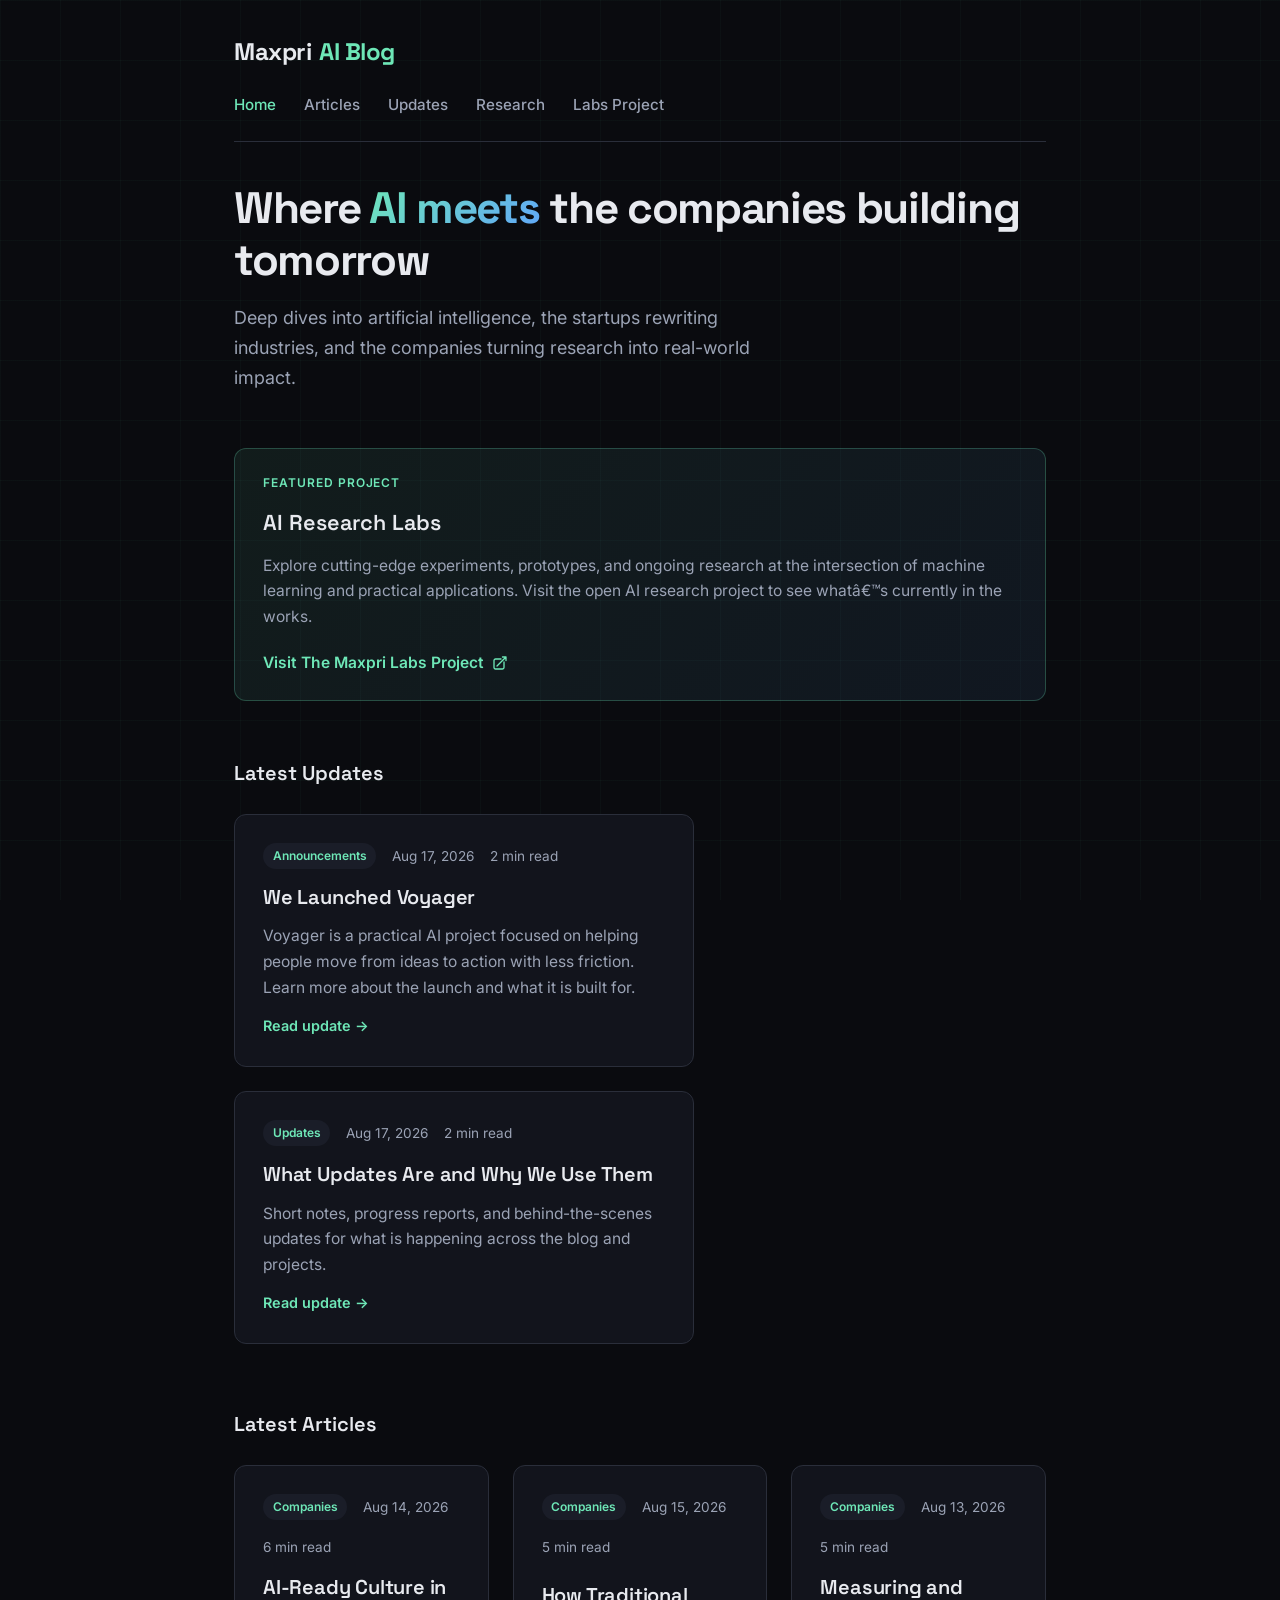
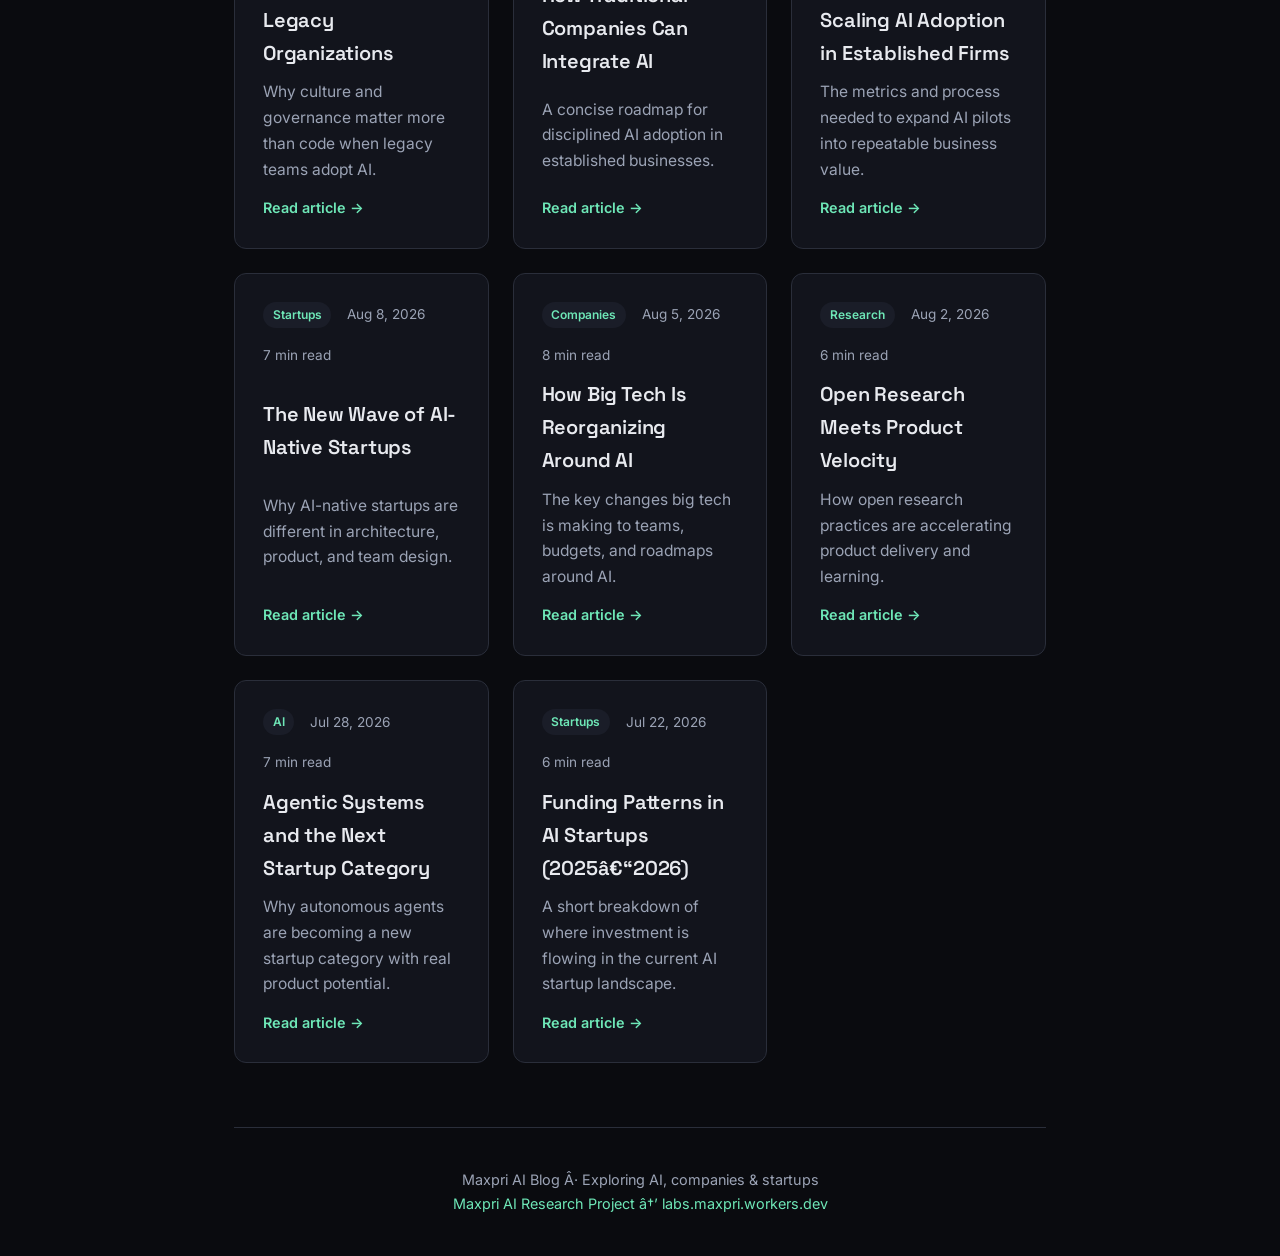
==== commit 2b089725: "update title and footer to reflect correct repository name" ====
--- a/index.html
+++ b/index.html
@@ -3,7 +3,7 @@
 <head>
   <meta charset="UTF-8" />
   <meta name="viewport" content="width=device-width, initial-scale=1.0" />
-  <title>AI Frontier â€” Insights on AI, Companies & Startups</title>
+  <title>Maxpri AI Blog  â€” Insights on AI, Companies & Startups</title>
   <meta name="description" content="A blog exploring artificial intelligence, the companies shaping the future, and the startups pushing boundaries." />
   <link rel="preconnect" href="https://fonts.googleapis.com" />
   <link rel="preconnect" href="https://fonts.gstatic.com" crossorigin />
@@ -191,9 +191,9 @@
 
     <footer>
       <p>
-        AI Frontier Â· Exploring AI, companies & startups
+        Maxpri AI Blog  Â· Exploring AI, companies & startups
         <br />
-        <a href="https://labs.maxpri.workers.dev" target="_blank" rel="noopener">AI Research Project â†’ labs.maxpri.workers.dev</a>
+        <a href="https://labs.maxpri.workers.dev" target="_blank" rel="noopener">Maxpri AI Research Project â†’ labs.maxpri.workers.dev</a>
       </p>
     </footer>
   </div>
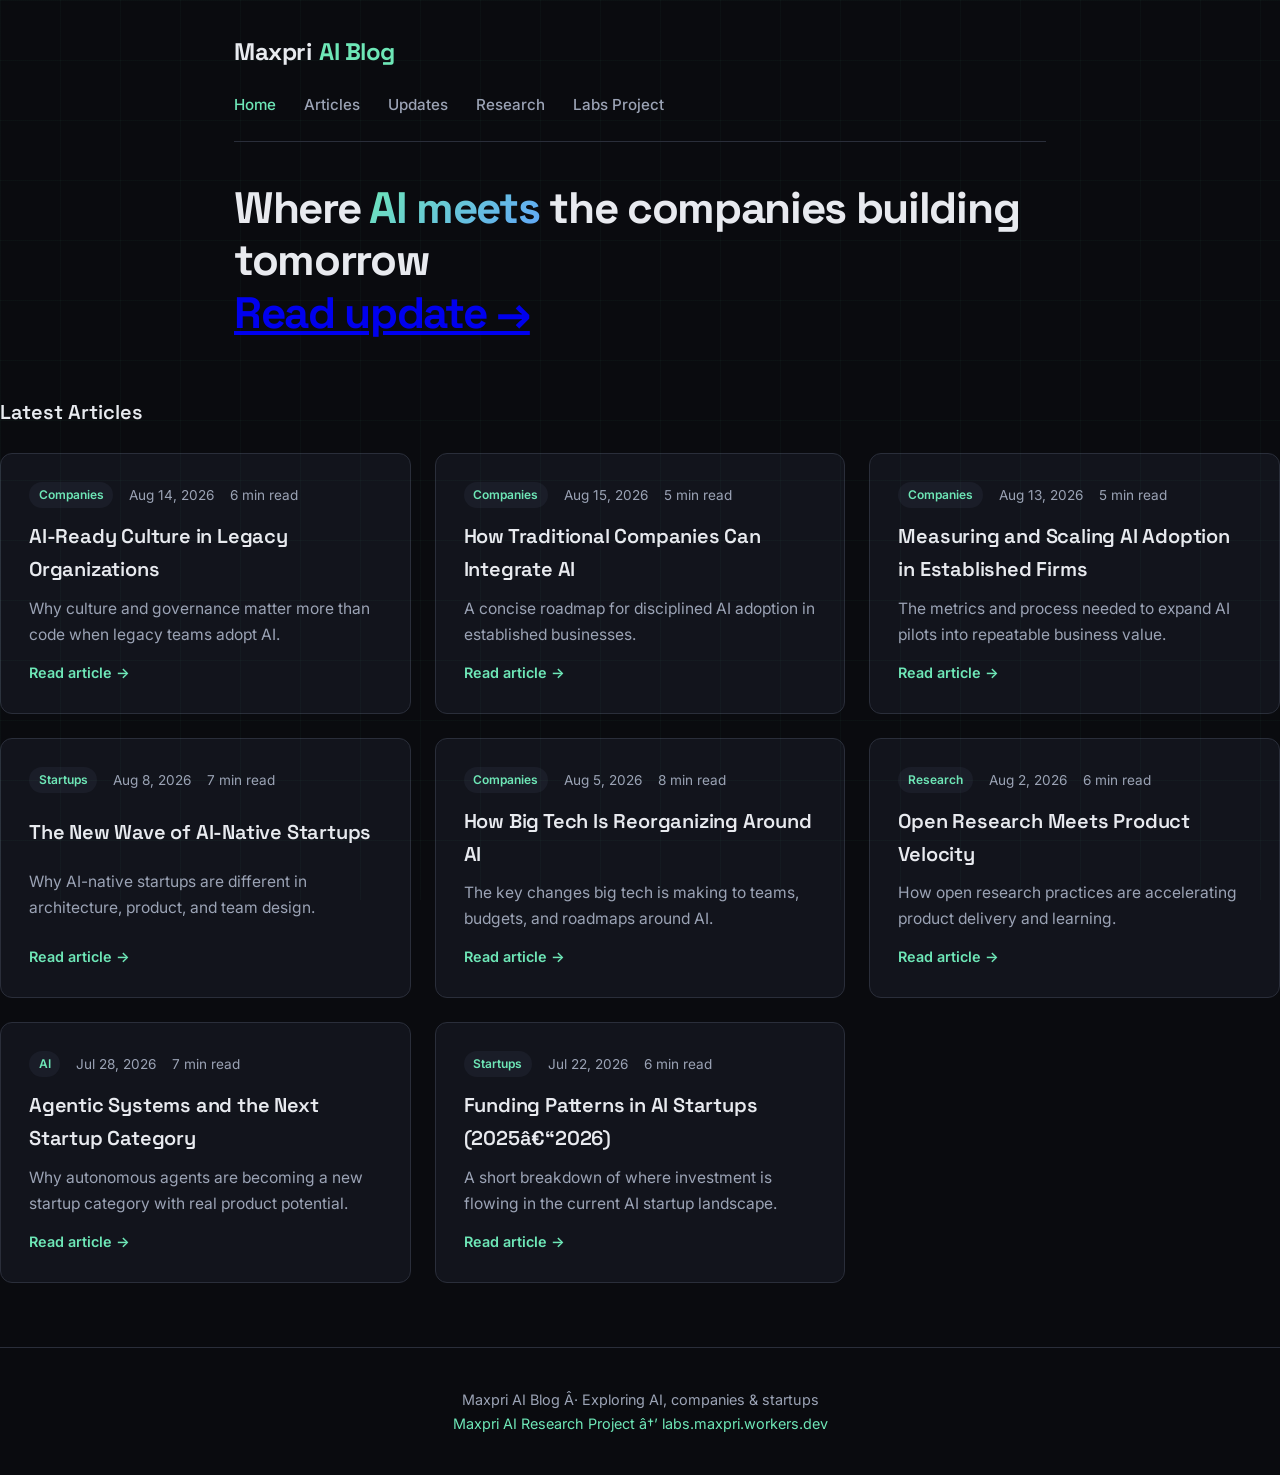
==== commit 91243a6b: "Fix HTML encoding and improve structure" ====
--- a/index.html
+++ b/index.html
@@ -3,76 +3,53 @@
 <head>
   <meta charset="UTF-8" />
   <meta name="viewport" content="width=device-width, initial-scale=1.0" />
-  <title>Maxpri AI Blog  â€” Insights on AI, Companies & Startups</title>
-  <meta name="description" content="A blog exploring artificial intelligence, the companies shaping the future, and the startups pushing boundaries." />
+
+  <title>Maxpri AI Blog — Insights on AI, Companies & Startups</title>
+
+  <meta
+    name="description"
+    content="A blog exploring artificial intelligence, the companies shaping the future, and the startups pushing boundaries."
+  />
+
   <link rel="preconnect" href="https://fonts.googleapis.com" />
-  <link rel="preconnect" href="https://fonts.gstatic.com" crossorigin />
-  <link href="https://fonts.googleapis.com/css2?family=Inter:wght@400;500;600;700&family=Space+Grotesk:wght@500;600;700&display=swap" rel="stylesheet" />
+<link rel="preconnect" href="https://fonts.gstatic.com" crossorigin />
+<link
+  href="https://fonts.googleapis.com/css2?family=Inter:wght@400;500;600;700&family=Space+Grotesk:wght@500;600;700&display=swap"
+  rel="stylesheet"
+/>
+
   <link rel="stylesheet" href="style.css" />
 </head>
+
 <body>
   <div class="container">
+
     <header>
-      <a href="index.html" class="logo">Maxpri<span>AI Blog</span></a>
+      <a href="index.html" class="logo">
+        Maxpri<span>AI Blog</span>
+      </a>
+
       <nav>
         <a href="index.html" class="active">Home</a>
         <a href="#posts">Articles</a>
         <a href="updates/index.html">Updates</a>
         <a href="#research">Research</a>
-        <a href="https://labs.maxpri.workers.dev" target="_blank" rel="noopener">Labs Project</a>
+
+        <a
+          href="https://labs.maxpri.workers.dev"
+          target="_blank"
+          rel="noopener"
+        >
+          Labs Project
+        </a>
       </nav>
     </header>
 
     <section class="hero">
-      <h1>Where <span class="gradient">AI meets</span> the companies building tomorrow</h1>
-      <p>
-        Deep dives into artificial intelligence, the startups rewriting industries,
-        and the companies turning research into real-world impact.
-      </p>
-    </section>
+      <h1>
+        Where <span class="gradient">AI meets</span>
+        the companies building tomorrow
 
-    <section class="research-callout" id="research">
-      <div class="label">Featured Project</div>
-      <h2>AI Research Labs</h2>
-      <p>
-        Explore cutting-edge experiments, prototypes, and ongoing research at the intersection of
-        machine learning and practical applications. Visit the open AI research project to see
-        whatâ€™s currently in the works.
-      </p>
-      <a href="https://labs.maxpri.workers.dev" target="_blank" rel="noopener noreferrer">
-        Visit The Maxpri Labs Project
-        <svg xmlns="http://www.w3.org/2000/svg" fill="none" viewBox="0 0 24 24" stroke="currentColor" stroke-width="2">
-          <path stroke-linecap="round" stroke-linejoin="round" d="M13.5 6H5.25A2.25 2.25 0 003 8.25v10.5A2.25 2.25 0 005.25 21h10.5A2.25 2.25 0 0018 18.75V10.5m-10.5 6L21 3m0 0h-5.25M21 3v5.25" />
-        </svg>
-      </a>
-    </section>
-
-        <section id="updates">
-      <h2 class="section-title">Latest Updates</h2>
-      <div class="posts">
-        <article class="card">
-          <div class="meta">
-            <span class="tag">Announcements</span>
-            <span>Aug 17, 2026</span>
-            <span>2 min read</span>
-          </div>
-          <h3><a href="updates/voyager-launch.html">We Launched Voyager</a></h3>
-          <p>
-            Voyager is a practical AI project focused on helping people move from ideas to action with less friction. Learn more about the launch and what it is built for.
-          </p>
-          <a class="read-more" href="updates/voyager-launch.html">Read update →</a>
-        </article>
-
-        <article class="card">
-          <div class="meta">
-            <span class="tag">Updates</span>
-            <span>Aug 17, 2026</span>
-            <span>2 min read</span>
-          </div>
-          <h3><a href="updates/what-are-updates.html">What Updates Are and Why We Use Them</a></h3>
-
-          <p>
-            Short notes, progress reports, and behind-the-scenes updates for what is happening across the blog and projects.
           </p>
           <a class="read-more" href="updates/what-are-updates.html">Read update →</a>
         </article>
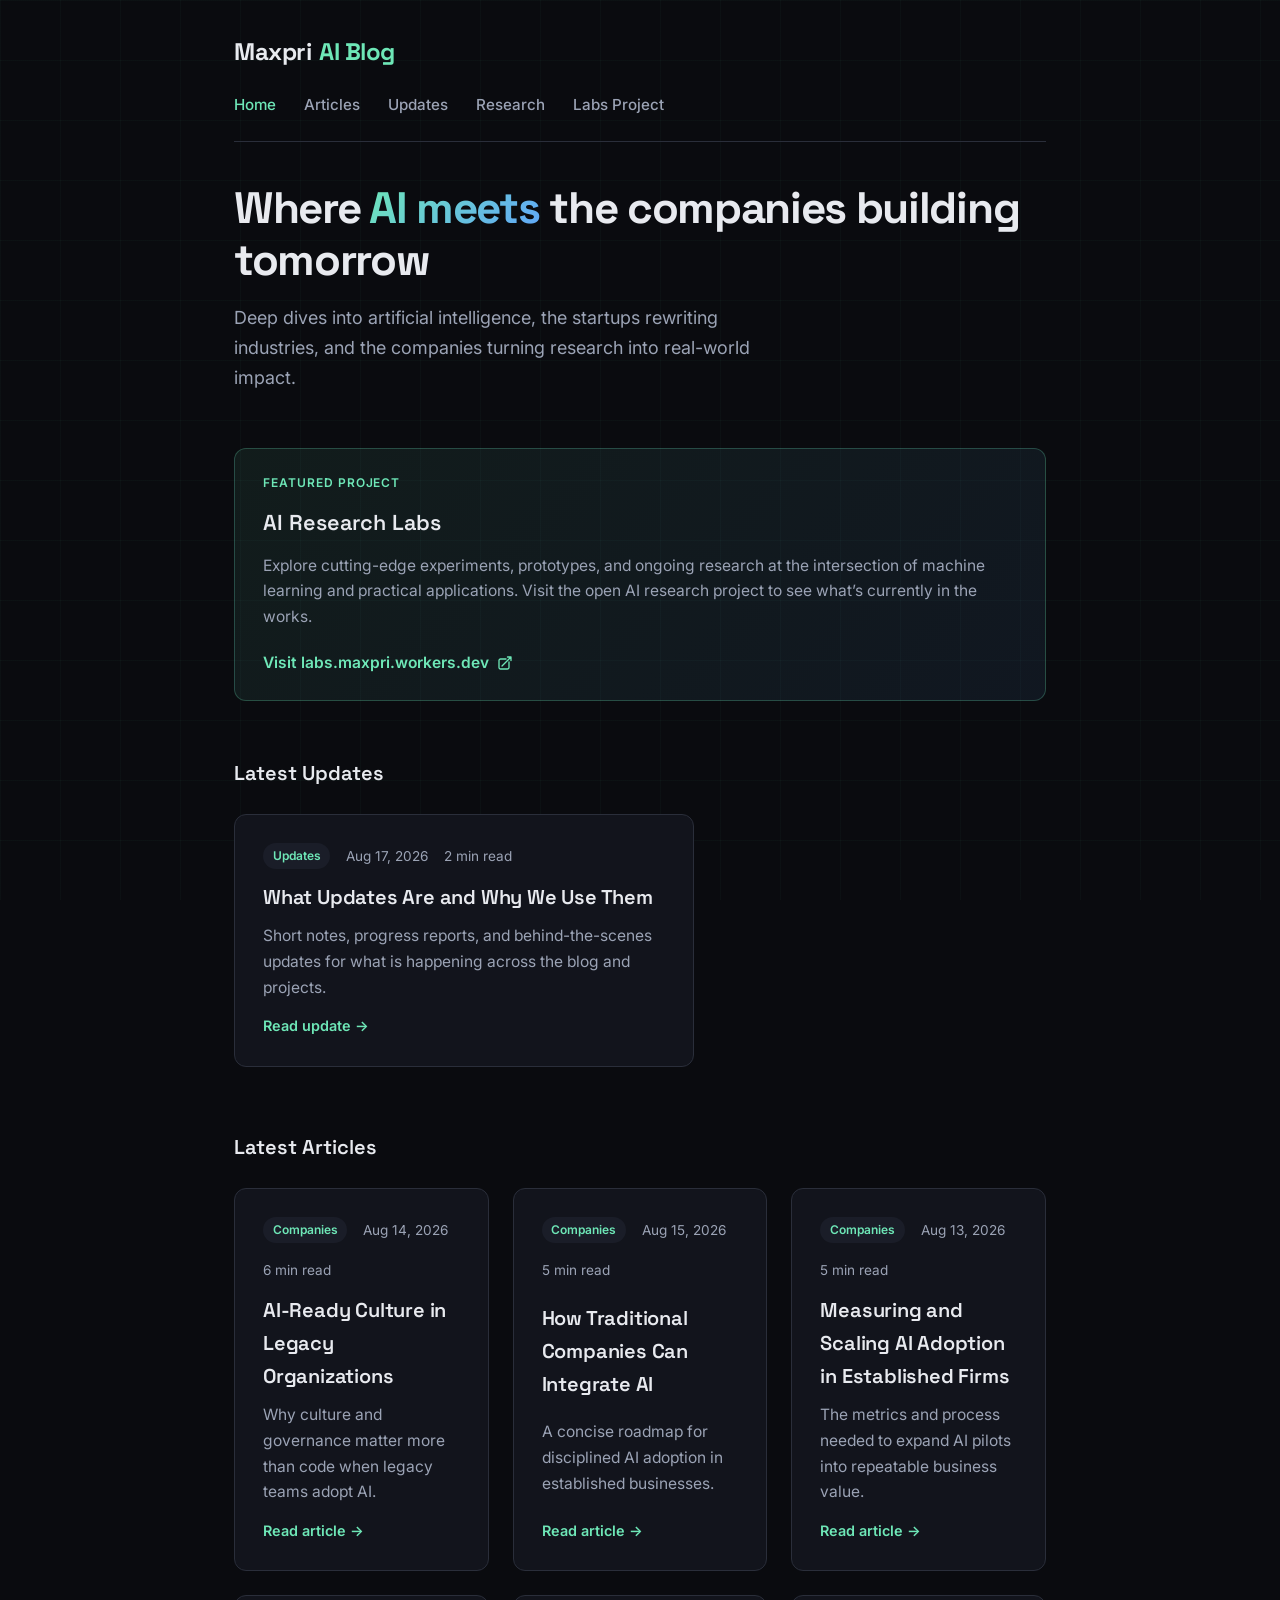
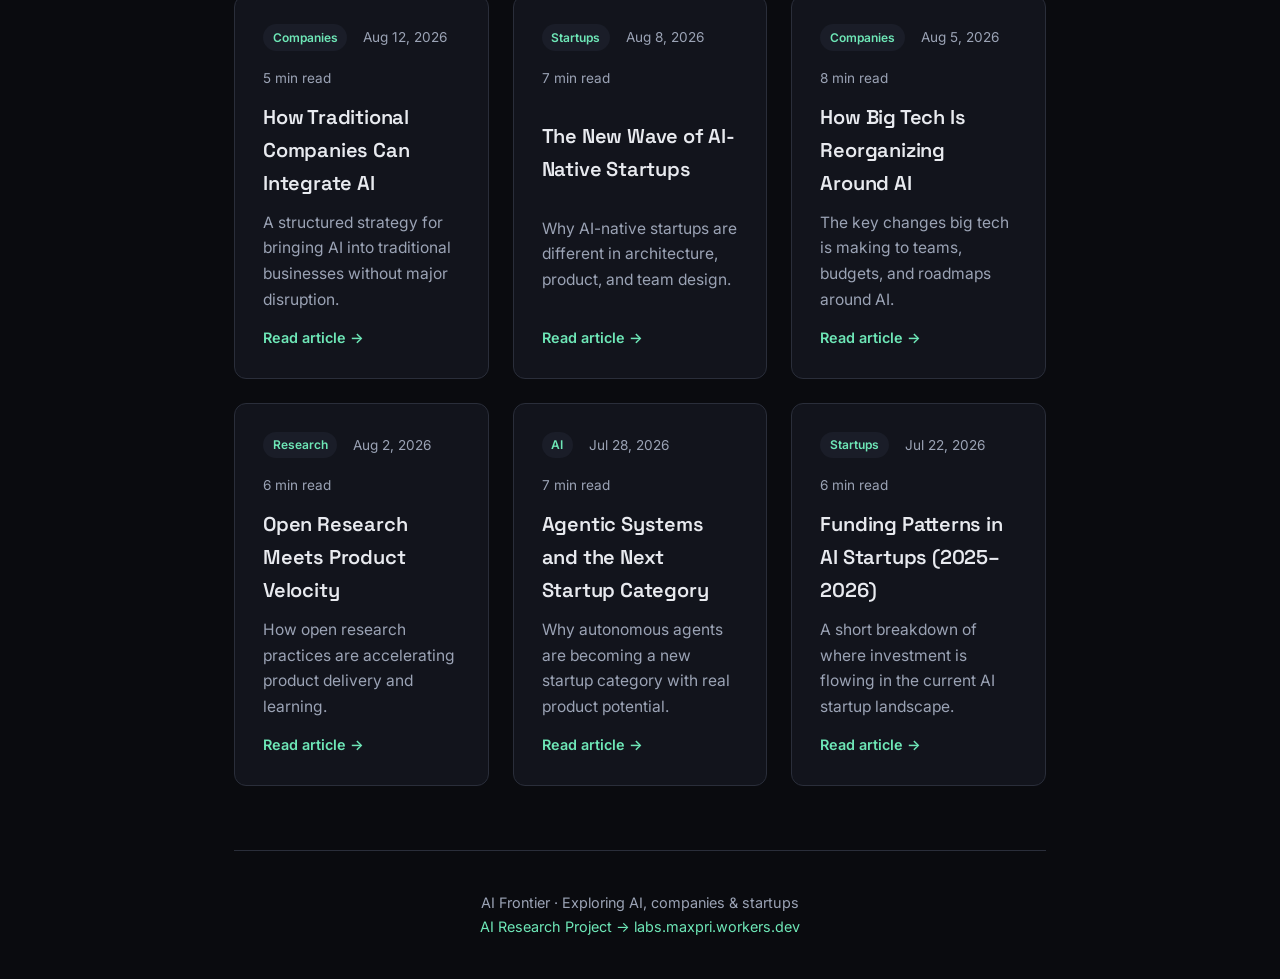
==== commit f4829400: "Refactor index.html for title and footer updates Updated the title and footer text for consistency. " ====
--- a/index.html
+++ b/index.html
@@ -1,61 +1,71 @@
-﻿<!DOCTYPE html>
+<!DOCTYPE html>
 <html lang="en">
 <head>
   <meta charset="UTF-8" />
   <meta name="viewport" content="width=device-width, initial-scale=1.0" />
-
-  <title>Maxpri AI Blog — Insights on AI, Companies & Startups</title>
-
-  <meta
-    name="description"
-    content="A blog exploring artificial intelligence, the companies shaping the future, and the startups pushing boundaries."
-  />
-
+  <title>AI Frontier — Insights on AI, Companies & Startups</title>
+  <meta name="description" content="A blog exploring artificial intelligence, the companies shaping the future, and the startups pushing boundaries." />
   <link rel="preconnect" href="https://fonts.googleapis.com" />
-<link rel="preconnect" href="https://fonts.gstatic.com" crossorigin />
-<link
-  href="https://fonts.googleapis.com/css2?family=Inter:wght@400;500;600;700&family=Space+Grotesk:wght@500;600;700&display=swap"
-  rel="stylesheet"
-/>
-
+  <link rel="preconnect" href="https://fonts.gstatic.com" crossorigin />
+  <link href="https://fonts.googleapis.com/css2?family=Inter:wght@400;500;600;700&family=Space+Grotesk:wght@500;600;700&display=swap" rel="stylesheet" />
   <link rel="stylesheet" href="style.css" />
 </head>
-
 <body>
   <div class="container">
-
     <header>
-      <a href="index.html" class="logo">
-        Maxpri<span>AI Blog</span>
-      </a>
-
+      <a href="index.html" class="logo">Maxpri<span>AI Blog</span></a>
       <nav>
         <a href="index.html" class="active">Home</a>
         <a href="#posts">Articles</a>
         <a href="updates/index.html">Updates</a>
         <a href="#research">Research</a>
-
-        <a
-          href="https://labs.maxpri.workers.dev"
-          target="_blank"
-          rel="noopener"
-        >
-          Labs Project
-        </a>
+        <a href="https://labs.maxpri.workers.dev" target="_blank" rel="noopener">Labs Project</a>
       </nav>
     </header>
 
     <section class="hero">
-      <h1>
-        Where <span class="gradient">AI meets</span>
-        the companies building tomorrow
-
+      <h1>Where <span class="gradient">AI meets</span> the companies building tomorrow</h1>
+      <p>
+        Deep dives into artificial intelligence, the startups rewriting industries,
+        and the companies turning research into real-world impact.
+      </p>
+    </section>
+
+    <section class="research-callout" id="research">
+      <div class="label">Featured Project</div>
+      <h2>AI Research Labs</h2>
+      <p>
+        Explore cutting-edge experiments, prototypes, and ongoing research at the intersection of
+        machine learning and practical applications. Visit the open AI research project to see
+        what’s currently in the works.
+      </p>
+      <a href="https://labs.maxpri.workers.dev" target="_blank" rel="noopener noreferrer">
+        Visit labs.maxpri.workers.dev
+        <svg xmlns="http://www.w3.org/2000/svg" fill="none" viewBox="0 0 24 24" stroke="currentColor" stroke-width="2">
+          <path stroke-linecap="round" stroke-linejoin="round" d="M13.5 6H5.25A2.25 2.25 0 003 8.25v10.5A2.25 2.25 0 005.25 21h10.5A2.25 2.25 0 0018 18.75V10.5m-10.5 6L21 3m0 0h-5.25M21 3v5.25" />
+        </svg>
+      </a>
+    </section>
+
+    <section id="updates">
+      <h2 class="section-title">Latest Updates</h2>
+      <div class="posts">
+        <article class="card">
+          <div class="meta">
+            <span class="tag">Updates</span>
+            <span>Aug 17, 2026</span>
+            <span>2 min read</span>
+          </div>
+          <h3><a href="updates/what-are-updates.html">What Updates Are and Why We Use Them</a></h3>
+          <p>
+            Short notes, progress reports, and behind-the-scenes updates for what is happening across the blog and projects.
           </p>
           <a class="read-more" href="updates/what-are-updates.html">Read update →</a>
         </article>
       </div>
     </section>
-<section id="posts">
+
+    <section id="posts">
       <h2 class="section-title">Latest Articles</h2>
       <div class="posts">
 
@@ -96,6 +106,19 @@
             The metrics and process needed to expand AI pilots into repeatable business value.
           </p>
           <a class="read-more" href="articles/scaling-ai-adoption.html">Read article →</a>
+        </article>
+
+        <article class="card">
+          <div class="meta">
+            <span class="tag">Companies</span>
+            <span>Aug 12, 2026</span>
+            <span>5 min read</span>
+          </div>
+          <h3><a href="articles/integrating-ai.html">How Traditional Companies Can Integrate AI</a></h3>
+          <p>
+            A structured strategy for bringing AI into traditional businesses without major disruption.
+          </p>
+          <a class="read-more" href="articles/integrating-ai.html">Read article →</a>
         </article>
 
         <article class="card">
@@ -156,7 +179,7 @@
             <span>Jul 22, 2026</span>
             <span>6 min read</span>
           </div>
-          <h3><a href="articles/funding-patterns.html">Funding Patterns in AI Startups (2025â€“2026)</a></h3>
+          <h3><a href="articles/funding-patterns.html">Funding Patterns in AI Startups (2025–2026)</a></h3>
           <p>
             A short breakdown of where investment is flowing in the current AI startup landscape.
           </p>
@@ -168,12 +191,11 @@
 
     <footer>
       <p>
-        Maxpri AI Blog  Â· Exploring AI, companies & startups
+        AI Frontier · Exploring AI, companies & startups
         <br />
-        <a href="https://labs.maxpri.workers.dev" target="_blank" rel="noopener">Maxpri AI Research Project â†’ labs.maxpri.workers.dev</a>
+        <a href="https://labs.maxpri.workers.dev" target="_blank" rel="noopener">AI Research Project → labs.maxpri.workers.dev</a>
       </p>
     </footer>
   </div>
 </body>
 </html>
-
